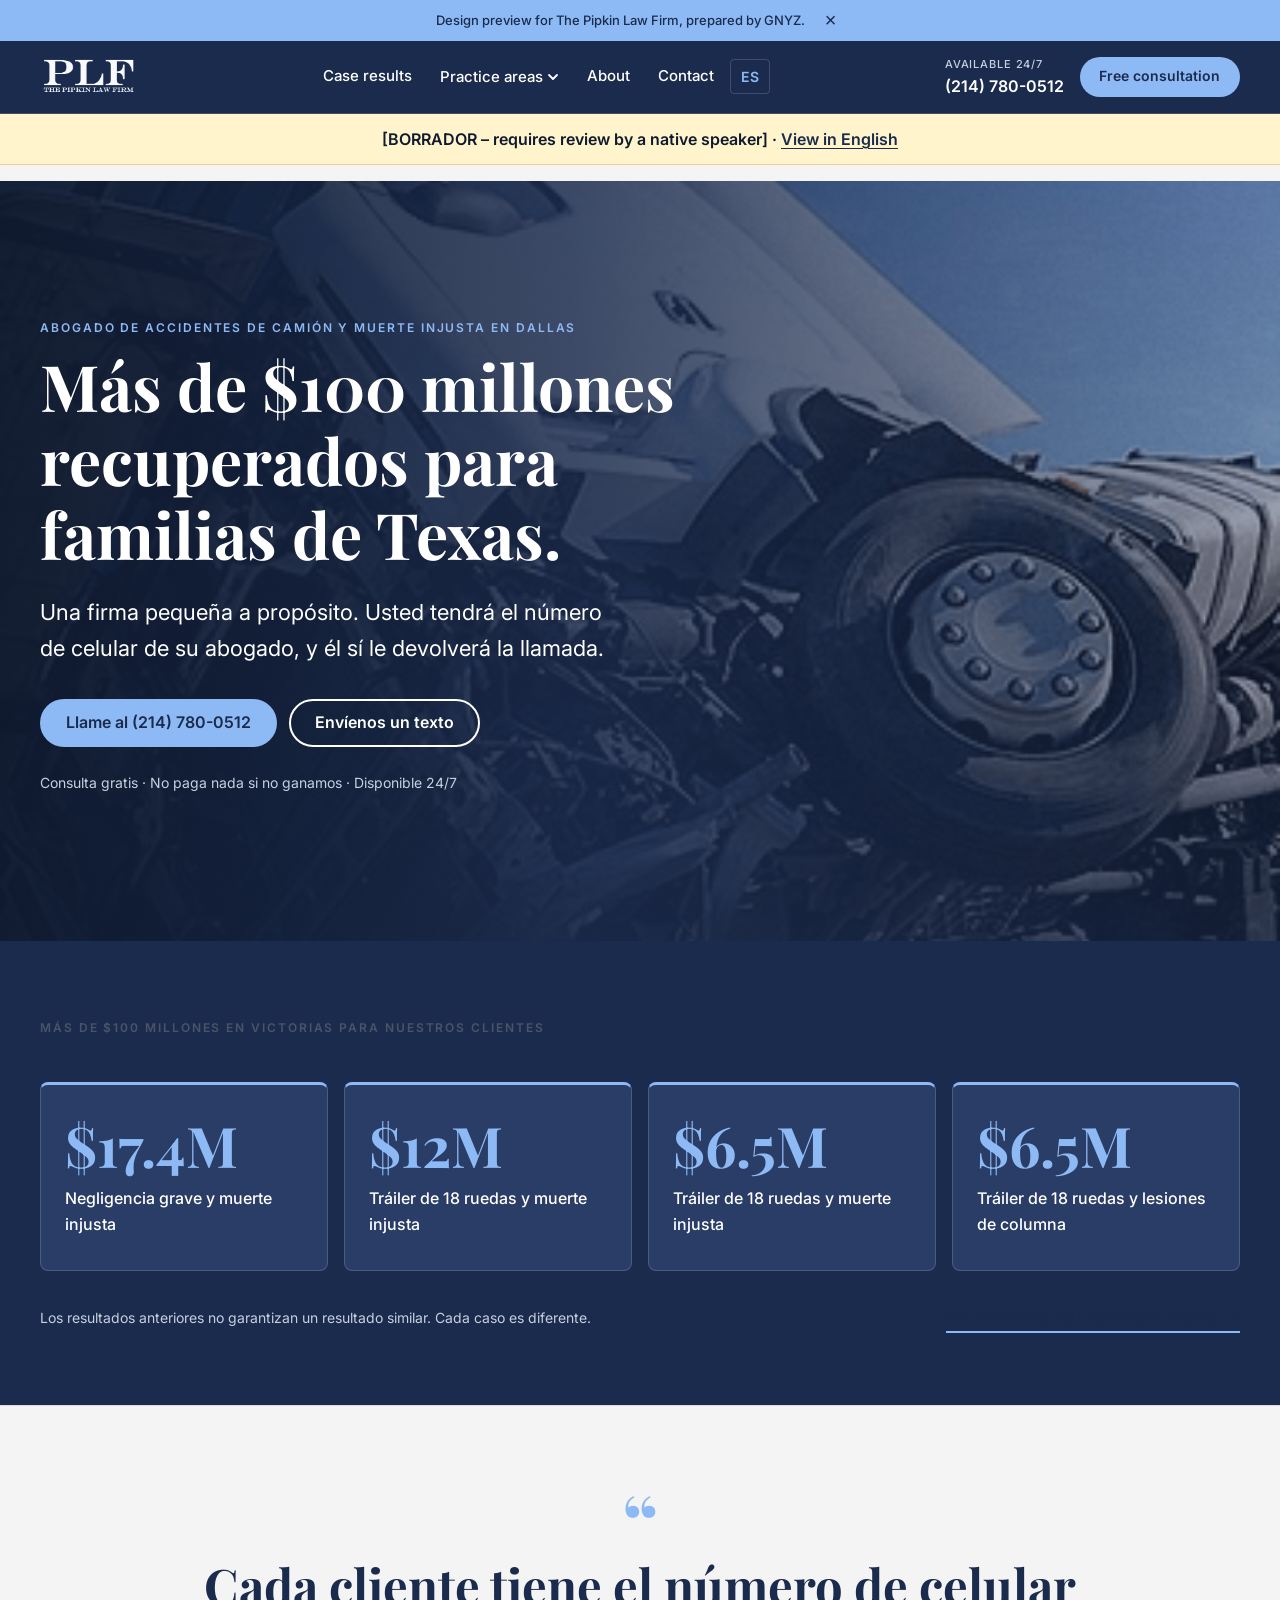
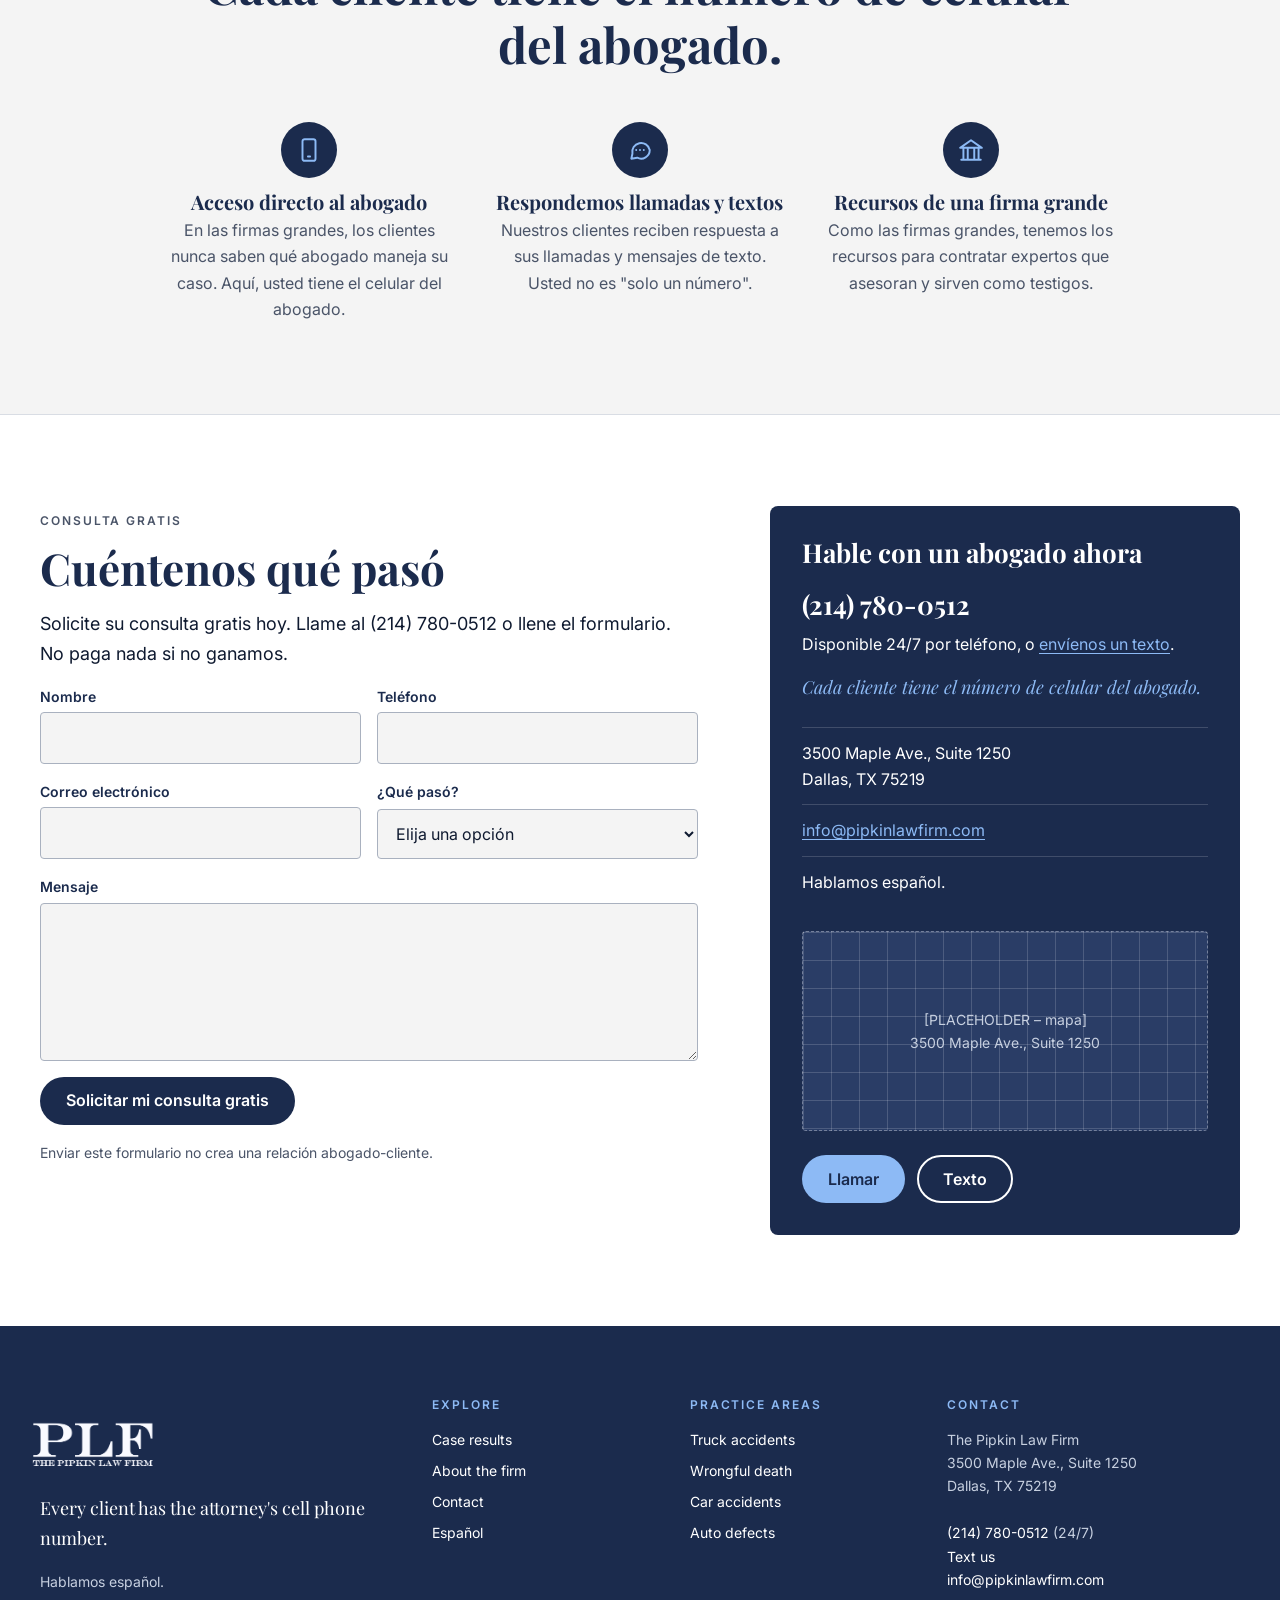
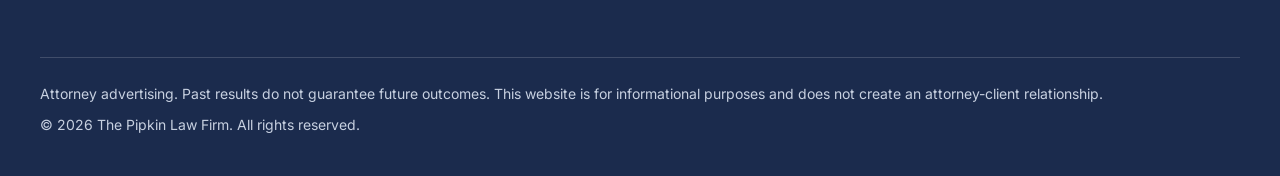
==== es/index.html @ ded89d1e "Initial rough-draft redesign preview for The Pipkin Law Firm Static HTML/CSS/JS site: homepage, case" ====
<!DOCTYPE html>
<html lang="es">
<head>
  <meta charset="utf-8">
  <title>Abogado de Accidentes de Camión en Dallas | The Pipkin Law Firm</title>
  <meta name="description" content="Más de $100 millones en victorias para nuestros clientes. Cada cliente tiene el número de celular del abogado. Consulta gratis. No paga nada si no ganamos. Llame al (214) 780-0512.">
  <link rel="alternate" hreflang="en" href="/">
  <meta name="viewport" content="width=device-width, initial-scale=1">
  <!-- Preview only: keep this site out of search engines (also set in netlify.toml) -->
  <meta name="robots" content="noindex, nofollow">
  <meta name="theme-color" content="#1B2B4D">
  <link rel="icon" href="/assets/images/plflogo3.png" type="image/png">

  <!-- Fonts: Playfair Display (headings) + Inter (body). Swap here and in css :root -->
  <link rel="preconnect" href="https://fonts.googleapis.com">
  <link rel="preconnect" href="https://fonts.gstatic.com" crossorigin>
  <link rel="stylesheet" href="https://fonts.googleapis.com/css2?family=Inter:wght@400;500;600;700&amp;family=Playfair+Display:ital,wght@0,700;1,400;1,700&amp;display=swap">

  <link rel="stylesheet" href="/css/styles.css">
  <script src="/js/main.js" defer></script>
</head>
<body>
<!-- NOTE: the shared header/footer below are in English so they stay
     identical for find-and-replace. Translate them when the Spanish
     section grows beyond this stub. -->
<!-- HEADER START ============================================================
     Identical on every page. Edit once, then find-and-replace everything
     between HEADER START and HEADER END on the other pages.
     The current page is highlighted automatically by js/main.js.
     ========================================================================= -->
<a class="skip-link" href="#main">Skip to main content</a>

<!-- Demo preview banner: delete this div (or see section 5 of styles.css) before launch -->
<div class="demo-banner" role="region" aria-label="Preview notice">
  <span>Design preview for The Pipkin Law Firm, prepared by GNYZ.</span>
  <button class="demo-banner__close" type="button" aria-label="Dismiss preview notice">&times;</button>
</div>

<header class="site-header">
  <div class="container site-header__inner">
    <a class="site-logo" href="/">
      <img src="/assets/images/plflogo3.png" alt="The Pipkin Law Firm, home" width="96" height="72">
    </a>

    <nav class="site-nav" aria-label="Main">
      <ul class="site-nav__list">
        <li><a class="site-nav__link" href="/case-results.html">Case results</a></li>
        <li class="has-dropdown">
          <button class="site-nav__link" type="button" aria-expanded="false" aria-controls="practice-menu">
            Practice areas
            <svg class="site-nav__chevron" viewBox="0 0 12 12" aria-hidden="true" focusable="false"><path d="M2 4l4 4 4-4" fill="none" stroke="currentColor" stroke-width="1.8" stroke-linecap="round" stroke-linejoin="round"/></svg>
          </button>
          <ul class="dropdown" id="practice-menu">
            <li><a href="/practice/truck-accidents.html">Truck accidents</a></li>
            <li><a href="/practice/wrongful-death.html">Wrongful death</a></li>
            <li><a href="/practice/car-accidents.html">Car accidents</a></li>
            <li><a href="/practice/auto-defects.html">Auto defects</a></li>
          </ul>
        </li>
        <li><a class="site-nav__link" href="/about.html">About</a></li>
        <li><a class="site-nav__link" href="/contact.html">Contact</a></li>
        <li><a class="site-nav__link site-nav__link--lang" href="/es/" hreflang="es" lang="es" title="Español">ES<span class="visually-hidden"> (Español)</span></a></li>
      </ul>
    </nav>

    <div class="site-header__actions">
      <a class="header-phone" href="tel:+12147800512"><small>Available 24/7</small>(214) 780-0512</a>
      <a class="btn btn--primary btn--small header-cta" href="/contact.html">Free consultation</a>
      <button class="menu-toggle" type="button" aria-expanded="false" aria-controls="mobile-menu" aria-label="Open menu">
        <span class="menu-toggle__bars" aria-hidden="true"></span>
      </button>
    </div>
  </div>
</header>

<!-- Mobile menu (phones/tablets) -->
<div class="mobile-menu" id="mobile-menu" hidden>
  <nav aria-label="Mobile">
    <ul>
      <li><a href="/">Home</a></li>
      <li><a href="/case-results.html">Case results</a></li>
      <li><span class="mobile-menu__label">Practice areas</span>
        <ul class="mobile-menu__sub">
          <li><a href="/practice/truck-accidents.html">Truck accidents</a></li>
          <li><a href="/practice/wrongful-death.html">Wrongful death</a></li>
          <li><a href="/practice/car-accidents.html">Car accidents</a></li>
          <li><a href="/practice/auto-defects.html">Auto defects</a></li>
        </ul>
      </li>
      <li><a href="/about.html">About</a></li>
      <li><a href="/contact.html">Contact</a></li>
      <li><a href="/es/" hreflang="es" lang="es">Español</a></li>
    </ul>
    <a class="btn btn--primary btn--block" href="/contact.html">Free consultation</a>
  </nav>
</div>

<!-- Persistent Call / Text bar (phones/tablets only) -->
<nav class="mobile-bar" aria-label="Call or text us">
  <a class="btn btn--primary" href="tel:+12147800512">
    <svg viewBox="0 0 24 24" aria-hidden="true" focusable="false"><path fill="currentColor" d="M6.6 10.8a15.1 15.1 0 0 0 6.6 6.6l2.2-2.2a1 1 0 0 1 1-.25 11.4 11.4 0 0 0 3.6.57 1 1 0 0 1 1 1V20a1 1 0 0 1-1 1A17 17 0 0 1 3 4a1 1 0 0 1 1-1h3.5a1 1 0 0 1 1 1c0 1.25.2 2.45.57 3.57a1 1 0 0 1-.25 1z"/></svg>
    Call
  </a>
  <a class="btn btn--outline-light" href="sms:+12147800512">
    <svg viewBox="0 0 24 24" aria-hidden="true" focusable="false"><path fill="currentColor" d="M4 3h16a2 2 0 0 1 2 2v11a2 2 0 0 1-2 2H8l-4 4V5a2 2 0 0 1 2-2z" opacity=".9"/></svg>
    Text
  </a>
</nav>
<!-- HEADER END ============================================================= -->

<p class="draft-banner">[BORRADOR – requires review by a native speaker] · <a href="/" hreflang="en" lang="en">View in English</a></p>

<main id="main">
  <!-- HERO -->
  <section class="hero" aria-labelledby="hero-heading">
    <video class="hero__media" autoplay muted loop playsinline poster="/assets/images/truckwreck01.webp" aria-hidden="true">
      <!-- <source src="/assets/video/hero.webm" type="video/webm"> -->
      <!-- <source src="/assets/video/hero.mp4" type="video/mp4"> -->
    </video>
    <div class="container">
      <div class="hero__content">
        <span class="eyebrow">Abogado de accidentes de camión y muerte injusta en Dallas</span>
        <h1 id="hero-heading">Más de $100 millones recuperados para familias de Texas.</h1>
        <p class="hero__sub">Una firma pequeña a propósito. Usted tendrá el número de celular de su abogado, y él sí le devolverá la llamada.</p>
        <div class="btn-row">
          <a class="btn btn--primary" href="tel:+12147800512">Llame al (214) 780-0512</a>
          <a class="btn btn--outline-light" href="sms:+12147800512">Envíenos un texto</a>
        </div>
        <p class="hero__micro">Consulta gratis · No paga nada si no ganamos · Disponible 24/7</p>
      </div>
    </div>
  </section>

  <!-- RESULTADOS -->
  <section class="results-strip" aria-labelledby="results-heading">
    <div class="container">
      <div class="section-head">
        <span class="eyebrow">Más de $100 millones en victorias para nuestros clientes</span>
        <h2 id="results-heading" class="visually-hidden">Resultados recientes</h2>
      </div>
      <ul class="stat-grid">
        <li class="stat-card reveal">
          <span class="stat-card__value" data-count="17.5" data-prefix="$" data-suffix="M">$17.5M</span>
          <span class="stat-card__label">Negligencia grave y muerte injusta</span>
        </li>
        <li class="stat-card reveal">
          <span class="stat-card__value" data-count="12" data-prefix="$" data-suffix="M">$12M</span>
          <span class="stat-card__label">Tráiler de 18 ruedas y muerte injusta</span>
        </li>
        <li class="stat-card reveal">
          <span class="stat-card__value" data-count="6.5" data-prefix="$" data-suffix="M">$6.5M</span>
          <span class="stat-card__label">Tráiler de 18 ruedas y muerte injusta</span>
        </li>
        <li class="stat-card reveal">
          <span class="stat-card__value" data-count="6.5" data-prefix="$" data-suffix="M">$6.5M</span>
          <span class="stat-card__label">Tráiler de 18 ruedas y lesiones de columna</span>
        </li>
      </ul>
      <div class="results-strip__footer">
        <p class="disclaimer">Los resultados anteriores no garantizan un resultado similar. Cada caso es diferente.</p>
        <a class="arrow-link" href="/case-results.html" hreflang="en">Ver todos los resultados (en inglés)</a>
      </div>
    </div>
  </section>

  <!-- PROMESA DEL CELULAR -->
  <section class="section promise" aria-labelledby="promise-heading">
    <div class="container">
      <h2 class="visually-hidden" id="promise-heading">Nuestra promesa</h2>
      <p class="promise__quote reveal">Cada cliente tiene el número de celular del abogado.</p>
      <ul class="promise__points">
        <li class="reveal">
          <span class="promise__icon" aria-hidden="true">
            <svg viewBox="0 0 24 24" fill="none" stroke="currentColor" stroke-width="1.8" stroke-linecap="round" stroke-linejoin="round"><rect x="6" y="2" width="12" height="20" rx="2"/><path d="M11 18h2"/></svg>
          </span>
          <h3>Acceso directo al abogado</h3>
          <p>En las firmas grandes, los clientes nunca saben qué abogado maneja su caso. Aquí, usted tiene el celular del abogado.</p>
        </li>
        <li class="reveal">
          <span class="promise__icon" aria-hidden="true">
            <svg viewBox="0 0 24 24" fill="none" stroke="currentColor" stroke-width="1.8" stroke-linecap="round" stroke-linejoin="round"><path d="M21 12a8 8 0 0 1-11.6 7.1L4 20l1-4.6A8 8 0 1 1 21 12z"/><path d="M8.5 12h.01M12 12h.01M15.5 12h.01"/></svg>
          </span>
          <h3>Respondemos llamadas y textos</h3>
          <p>Nuestros clientes reciben respuesta a sus llamadas y mensajes de texto. Usted no es "solo un número".</p>
        </li>
        <li class="reveal">
          <span class="promise__icon" aria-hidden="true">
            <svg viewBox="0 0 24 24" fill="none" stroke="currentColor" stroke-width="1.8" stroke-linecap="round" stroke-linejoin="round"><path d="M3 21h18M5 21V10M19 21V10M9 21V10M15 21V10M2 10l10-7 10 7z"/></svg>
          </span>
          <h3>Recursos de una firma grande</h3>
          <p>Como las firmas grandes, tenemos los recursos para contratar expertos que asesoran y sirven como testigos.</p>
        </li>
      </ul>
    </div>
  </section>

  <!-- CONTACTO -->
  <section class="section contact-cta" id="contact" aria-labelledby="contact-heading">
    <div class="container">
      <div class="contact-grid">
        <div class="reveal">
          <span class="eyebrow">Consulta gratis</span>
          <h2 id="contact-heading">Cuéntenos qué pasó</h2>
          <p class="lead">Solicite su consulta gratis hoy. Llame al (214) 780-0512 o llene el formulario. No paga nada si no ganamos.</p>

          <form class="form" name="contacto-es" method="POST" data-netlify="true" netlify-honeypot="bot-field">
            <input type="hidden" name="form-name" value="contacto-es">
            <p class="form__hp"><label>Deje esto vacío: <input name="bot-field"></label></p>
            <div class="form__row">
              <div class="form__field">
                <label for="cf-name">Nombre</label>
                <input id="cf-name" name="name" type="text" autocomplete="name" required>
              </div>
              <div class="form__field">
                <label for="cf-phone">Teléfono</label>
                <input id="cf-phone" name="phone" type="tel" autocomplete="tel" required>
              </div>
            </div>
            <div class="form__row">
              <div class="form__field">
                <label for="cf-email">Correo electrónico</label>
                <input id="cf-email" name="email" type="email" autocomplete="email">
              </div>
              <div class="form__field">
                <label for="cf-type">¿Qué pasó?</label>
                <select id="cf-type" name="case-type" required>
                  <option value="">Elija una opción</option>
                  <option value="truck">Accidente de camión o tráiler</option>
                  <option value="car">Accidente de auto</option>
                  <option value="wrongful-death">Muerte injusta</option>
                  <option value="auto-defect">Defecto del vehículo</option>
                  <option value="premises">Lesión en una propiedad</option>
                  <option value="other">Otro</option>
                </select>
              </div>
            </div>
            <div class="form__field">
              <label for="cf-message">Mensaje</label>
              <textarea id="cf-message" name="message" rows="5"></textarea>
            </div>
            <div>
              <button class="btn btn--secondary" type="submit">Solicitar mi consulta gratis</button>
            </div>
            <p class="form__note">Enviar este formulario no crea una relación abogado-cliente.</p>
          </form>
        </div>

        <aside class="contact-card reveal" aria-label="Datos de contacto">
          <h3>Hable con un abogado ahora</h3>
          <a class="contact-card__phone" href="tel:+12147800512">(214) 780-0512</a>
          <p>Disponible 24/7 por teléfono, o <a href="sms:+12147800512">envíenos un texto</a>.</p>
          <p class="contact-card__promise">Cada cliente tiene el número de celular del abogado.</p>
          <ul class="contact-card__list">
            <li><address>3500 Maple Ave., Suite 1250<br>Dallas, TX 75219</address></li>
            <li><a href="mailto:info@pipkinlawfirm.com">info@pipkinlawfirm.com</a></li>
            <li>Hablamos español.</li>
          </ul>
          <div class="map-placeholder" role="img" aria-label="Espacio para el mapa de 3500 Maple Ave., Dallas">
            [PLACEHOLDER – mapa]<br>3500 Maple Ave., Suite 1250
          </div>
          <div class="btn-row">
            <a class="btn btn--primary" href="tel:+12147800512">Llamar</a>
            <a class="btn btn--outline-light" href="sms:+12147800512">Texto</a>
          </div>
        </aside>
      </div>
    </div>
  </section>
</main>

<!-- FOOTER START ============================================================
     Identical on every page. Copyright year is filled in by js/main.js.
     ========================================================================= -->
<footer class="site-footer">
  <div class="container">
    <div class="footer-grid">
      <div>
        <a class="footer-logo" href="/"><img src="/assets/images/plflogo3.png" alt="The Pipkin Law Firm, home" width="128" height="96" loading="lazy"></a>
        <p class="footer-tagline">Every client has the attorney's cell phone number.</p>
        <p>Hablamos español.</p>
      </div>

      <nav aria-label="Footer">
        <h2>Explore</h2>
        <ul class="footer-links">
          <li><a href="/case-results.html">Case results</a></li>
          <li><a href="/about.html">About the firm</a></li>
          <li><a href="/contact.html">Contact</a></li>
          <li><a href="/es/" hreflang="es" lang="es">Español</a></li>
        </ul>
      </nav>

      <div>
        <h2>Practice areas</h2>
        <ul class="footer-links">
          <li><a href="/practice/truck-accidents.html">Truck accidents</a></li>
          <li><a href="/practice/wrongful-death.html">Wrongful death</a></li>
          <li><a href="/practice/car-accidents.html">Car accidents</a></li>
          <li><a href="/practice/auto-defects.html">Auto defects</a></li>
        </ul>
      </div>

      <div>
        <h2>Contact</h2>
        <address>
          The Pipkin Law Firm<br>
          3500 Maple Ave., Suite 1250<br>
          Dallas, TX 75219
        </address>
        <p class="mt-lg">
          <a href="tel:+12147800512">(214) 780-0512</a> (24/7)<br>
          <a href="sms:+12147800512">Text us</a><br>
          <a href="mailto:info@pipkinlawfirm.com">info@pipkinlawfirm.com</a>
        </p>
      </div>
    </div>

    <div class="footer-legal">
      <p>Attorney advertising. Past results do not guarantee future outcomes. This website is for informational purposes and does not create an attorney-client relationship.</p>
      <p>&copy; <span data-year>2026</span> The Pipkin Law Firm. All rights reserved.</p>
    </div>
  </div>
</footer>
<!-- FOOTER END ============================================================= -->
</body>
</html>
---- css/styles.css ----
/* ==========================================================================
   The Pipkin Law Firm: design preview stylesheet
   --------------------------------------------------------------------------
   HOW THIS FILE IS ORGANIZED
    1. Design tokens (colors, fonts, spacing, radii). Restyle from here.
    2. Reset and base elements
    3. Layout helpers (container, section, grid)
    4. Buttons and links
    5. Demo preview banner (remove for launch)
    6. Header, nav, dropdown, mobile menu, mobile call/text bar
    7. Hero
    8. Results strip (stat cards)
    9. Origin story ("I used to defend them")
   10. Cell phone promise band
   11. Practice area cards
   12. Team carousel (Slick overrides and curve effect)
   13. Testimonials
   14. Awards badges
   15. FAQ accordion
   16. Contact CTA and form
   17. Footer
   18. Inner pages (page hero, case results, timeline, practice page)
   19. Scroll reveal animation
   20. Utilities and reduced motion

   Mobile-first: base styles are for phones; media queries add larger layouts.
   Breakpoints used: 480px, 768px, 992px, 1200px.
   ========================================================================== */


/* ==========================================================================
   1. DESIGN TOKENS
   ========================================================================== */
:root {
  /* ---- Brand colors --------------------------------------------------------
     Sampled from the palette swatch image, so these hex values are
     APPROXIMATE. Swap in the exact brand values when you have them.
     Contrast checks (WCAG AA needs 4.5:1 for body text):
       navy on off-white   ~12.7:1  pass
       white on navy       ~14.0:1  pass
       navy on sky         ~7.0:1   pass (primary buttons)
       sky on navy         ~7.0:1   pass (links/stats on dark sections)
       white on sky        ~2.0:1   FAIL: never use white text on sky.
       sky on off-white    ~1.9:1   FAIL: don't use sky for text on light bg. */
  --navy:        #1B2B4D;  /* APPROX. Primary: header, footer, headings, hero overlay */
  --off-white:   #F4F4F4;  /* APPROX. Page background, light sections */
  --sky:         #8DBAF5;  /* APPROX. Accent: buttons, highlights, carousel backing */
  --navy-ink:    #0F1A30;  /* APPROX. Darker navy: body text on light bg, hover */
  --white:       #FFFFFF;

  /* Derived tints (decorative only, never used for text contrast) */
  --sky-light:   #C9DEFB;  /* lighter sky: alternating team card backing */
  --sky-pale:    #E8F1FD;  /* very light sky: subtle highlights */
  --navy-soft:   #2A3D66;  /* slightly lighter navy: cards on navy sections */
  --gray-text:   #4A5468;  /* secondary text on light bg (~7.4:1 on off-white) */
  --gray-line:   #D9DDE4;  /* hairline borders on light bg */
  --line-dark:   rgba(255, 255, 255, 0.16); /* hairline borders on navy */
  --text-on-dark-muted: #C7D0E0; /* muted text on navy (~9:1) */

  /* ---- Typography ---------------------------------------------------------
     Fonts load from Google Fonts in each page's <head>. To swap a font,
     change the <link> there and the family name here. */
  --font-serif: "Playfair Display", Georgia, "Times New Roman", serif;
  --font-sans:  "Inter", system-ui, -apple-system, "Segoe UI", Roboto, sans-serif;

  --fs-eyebrow: 0.75rem;   /* 12px small uppercase labels */
  --fs-small:   0.875rem;  /* 14px */
  --fs-body:    1rem;      /* 16px */
  --fs-lead:    1.125rem;  /* 18px intro paragraphs */
  --fs-h4:      1.25rem;
  --fs-h3:      clamp(1.375rem, 1.2rem + 0.6vw, 1.625rem);
  --fs-h2:      clamp(1.875rem, 1.5rem + 1.6vw, 2.75rem);
  --fs-h1:      clamp(2.25rem, 1.6rem + 3vw, 4rem);
  --fs-stat:    clamp(2.5rem, 2rem + 2vw, 3.5rem);
  --fs-quote:   clamp(1.75rem, 1.3rem + 2.2vw, 3.25rem);

  --lh-tight:   1.15;
  --lh-body:    1.65;
  --tracking-eyebrow: 0.16em;

  /* ---- Spacing scale ---------------------------------------------------- */
  --space-2xs: 0.25rem;
  --space-xs:  0.5rem;
  --space-sm:  0.75rem;
  --space-md:  1rem;
  --space-lg:  1.5rem;
  --space-xl:  2rem;
  --space-2xl: 3rem;
  --space-3xl: 4.5rem;
  --space-4xl: 6rem;
  --section-pad: clamp(3.5rem, 2.5rem + 4vw, 6.5rem); /* vertical section padding */
  --gutter:    1rem;          /* side padding on phones */
  --container: 1200px;        /* max content width */
  --container-narrow: 800px;

  /* ---- Radii ------------------------------------------------------------ */
  --radius-sm:   4px;
  --radius-md:   8px;
  --radius-lg:   14px;
  --radius-pill: 999px;
  --radius-card: 0;           /* team cards: square corners, per ALH reference */

  /* ---- Effects ---------------------------------------------------------- */
  --shadow-sm: 0 1px 3px rgba(15, 26, 48, 0.08);
  --shadow-md: 0 8px 24px rgba(15, 26, 48, 0.12);
  --focus-ring: 0 0 0 3px var(--white), 0 0 0 6px var(--navy);
  --transition: 200ms ease;

  /* ---- Component sizes -------------------------------------------------- */
  --header-h: 72px;           /* sticky header height */
  --mobile-bar-h: 64px;       /* bottom Call/Text bar on phones */
  --team-caption-h: 5.5rem;   /* fixed height of name/title under team photos */
  --team-curve-h: 48px;       /* depth of the carousel's top/bottom curves */
}

@media (min-width: 768px) {
  :root { --gutter: 2rem; }
}


/* ==========================================================================
   2. RESET AND BASE
   ========================================================================== */
*, *::before, *::after { box-sizing: border-box; }

html {
  -webkit-text-size-adjust: 100%;
  scroll-behavior: smooth;
  scroll-padding-top: calc(var(--header-h) + 1rem); /* anchor links clear the sticky header */
}

body {
  margin: 0;
  font-family: var(--font-sans);
  font-size: var(--fs-body);
  line-height: var(--lh-body);
  color: var(--navy-ink);
  background: var(--off-white);
  overflow-x: hidden; /* safety net against horizontal scroll */
  padding-bottom: var(--mobile-bar-h); /* room for the mobile Call/Text bar */
}
@media (min-width: 992px) {
  body { padding-bottom: 0; }
}

img, video, svg { display: block; max-width: 100%; }
img { height: auto; }

h1, h2, h3, h4 {
  font-family: var(--font-serif);
  font-weight: 700;
  line-height: var(--lh-tight);
  color: var(--navy);
  margin: 0 0 var(--space-md);
  text-wrap: balance;
}
h1 { font-size: var(--fs-h1); }
h2 { font-size: var(--fs-h2); }
h3 { font-size: var(--fs-h3); }
h4 { font-size: var(--fs-h4); }

p { margin: 0 0 var(--space-md); }
ul, ol { margin: 0 0 var(--space-md); padding-left: 1.25rem; }

a { color: var(--navy); text-decoration-thickness: 1px; text-underline-offset: 3px; }
a:hover { color: var(--navy-ink); text-decoration-thickness: 2px; }

/* Visible focus for keyboard users on every interactive element */
:focus-visible {
  outline: none;
  box-shadow: var(--focus-ring);
  border-radius: var(--radius-sm);
}

/* Skip link: hidden until focused */
.skip-link {
  position: absolute;
  left: var(--space-md);
  top: -100px;
  z-index: 1000;
  padding: var(--space-sm) var(--space-md);
  background: var(--sky);
  color: var(--navy);
  font-weight: 600;
  border-radius: var(--radius-sm);
}
.skip-link:focus { top: var(--space-md); }

.visually-hidden {
  position: absolute !important;
  width: 1px; height: 1px;
  padding: 0; margin: -1px;
  overflow: hidden; clip: rect(0 0 0 0);
  white-space: nowrap; border: 0;
}


/* ==========================================================================
   3. LAYOUT HELPERS
   ========================================================================== */
.container {
  width: 100%;
  max-width: calc(var(--container) + var(--gutter) * 2);
  margin-inline: auto;
  padding-inline: var(--gutter);
}
.container--narrow { max-width: calc(var(--container-narrow) + var(--gutter) * 2); }

.section { padding-block: var(--section-pad); }
.section--white { background: var(--white); }
.section--navy  { background: var(--navy); color: var(--white); }
.section--navy h2, .section--navy h3 { color: var(--white); }
.section--navy a:not(.btn) { color: var(--sky); }

/* Section header: eyebrow + heading + intro line */
.section-head { max-width: 46rem; margin-bottom: var(--space-2xl); }
.section-head--center { margin-inline: auto; text-align: center; }
.section-head p { color: var(--gray-text); font-size: var(--fs-lead); }
.section--navy .section-head p { color: var(--text-on-dark-muted); }

/* Small uppercase letter-spaced label above headings */
.eyebrow {
  display: inline-block;
  font-family: var(--font-sans);
  font-size: var(--fs-eyebrow);
  font-weight: 600;
  letter-spacing: var(--tracking-eyebrow);
  text-transform: uppercase;
  color: var(--gray-text);
  margin-bottom: var(--space-sm);
}
.section--navy .eyebrow, .hero .eyebrow, .page-hero .eyebrow { color: var(--sky); }

.lead { font-size: var(--fs-lead); }

/* Two-column split that stacks on phones */
.split {
  display: grid;
  gap: var(--space-2xl);
  align-items: center;
}
@media (min-width: 992px) {
  .split { grid-template-columns: 1fr 1fr; gap: var(--space-3xl); }
  .split--5-7 { grid-template-columns: 5fr 7fr; }
}
.split--top { align-items: start; }

/* Content photo inside a split layout */
.content-img {
  width: 100%;
  max-width: 480px;
  margin-inline: auto;
  aspect-ratio: 4 / 5;
  object-fit: cover;
  border-radius: var(--radius-md);
}


/* ==========================================================================
   4. BUTTONS AND LINKS
   ========================================================================== */
.btn {
  display: inline-flex;
  align-items: center;
  justify-content: center;
  gap: var(--space-xs);
  min-height: 48px;               /* comfortable tap target */
  padding: 0.75rem 1.5rem;
  font-family: var(--font-sans);
  font-size: var(--fs-body);
  font-weight: 600;
  line-height: 1.2;
  text-decoration: none;
  border: 2px solid transparent;
  border-radius: var(--radius-pill);
  cursor: pointer;
  transition: background var(--transition), color var(--transition), border-color var(--transition), transform var(--transition);
}
.btn:hover { text-decoration: none; transform: translateY(-1px); }
.btn svg { width: 1.1em; height: 1.1em; flex: none; }

/* Primary: sky background, navy text (~7:1) */
.btn--primary { background: var(--sky); color: var(--navy); }
.btn--primary:hover { background: var(--white); color: var(--navy); }

/* Secondary: navy background, white text (~14:1) */
.btn--secondary { background: var(--navy); color: var(--white); }
.btn--secondary:hover { background: var(--navy-ink); color: var(--white); }

/* Outline on dark backgrounds (hero, navy sections) */
.btn--outline-light { background: transparent; color: var(--white); border-color: var(--white); }
.btn--outline-light:hover { background: var(--white); color: var(--navy); }

/* Outline on light backgrounds */
.btn--outline { background: transparent; color: var(--navy); border-color: var(--navy); }
.btn--outline:hover { background: var(--navy); color: var(--white); }

.btn--small { min-height: 40px; padding: 0.5rem 1.1rem; font-size: var(--fs-small); }
.btn--block { width: 100%; }

.btn-row { display: flex; flex-wrap: wrap; gap: var(--space-sm); }

/* Text link with arrow ("Meet Steve →") */
.arrow-link {
  display: inline-flex;
  align-items: center;
  gap: 0.4em;
  font-weight: 600;
  color: var(--navy);
  text-decoration: none;
  border-bottom: 2px solid var(--sky);
  padding-bottom: 2px;
}
.arrow-link::after { content: "\2192"; transition: transform var(--transition); }
.arrow-link:hover::after { transform: translateX(4px); }
.section--navy .arrow-link { color: var(--white); }


/* ==========================================================================
   5. DEMO PREVIEW BANNER
   To remove for launch: delete the <div class="demo-banner"> element from
   the header block on each page, or just uncomment the line below.
   ========================================================================== */
/* .demo-banner { display: none !important; } */
.demo-banner {
  display: flex;
  align-items: center;
  justify-content: center;
  gap: var(--space-sm);
  padding: 0.4rem var(--gutter);
  background: var(--sky);
  color: var(--navy);
  font-size: 0.8125rem;
  font-weight: 500;
  text-align: center;
}
.demo-banner[hidden] { display: none; }
.demo-banner__close {
  flex: none;
  width: 28px; height: 28px;
  display: grid; place-items: center;
  background: transparent;
  border: 0;
  border-radius: 50%;
  color: var(--navy);
  font-size: 1.25rem;
  line-height: 1;
  cursor: pointer;
}
.demo-banner__close:hover { background: rgba(27, 43, 77, 0.12); }

/* Spanish review banner (es/index.html only) */
.draft-banner {
  padding: var(--space-sm) var(--gutter);
  background: #FFF4CC;
  color: var(--navy-ink);
  font-weight: 600;
  text-align: center;
  border-bottom: 1px solid #E6D48A;
}


/* ==========================================================================
   6. HEADER AND NAVIGATION
   ========================================================================== */
.site-header {
  position: sticky;
  top: 0;
  z-index: 100;
  background: var(--navy);
  color: var(--white);
  border-bottom: 1px solid var(--line-dark);
}
.site-header__inner {
  display: flex;
  align-items: center;
  justify-content: space-between;
  gap: var(--space-md);
  height: var(--header-h);
}

/* Logo: the PNG is white on transparent, with built-in padding, so it's
   scaled a little larger than it looks. */
.site-logo { flex: none; display: block; }
.site-logo img { width: 96px; height: 72px; object-fit: contain; }

/* Desktop nav (hidden on phones; see mobile menu below) */
.site-nav { display: none; }
.site-nav__list {
  display: flex;
  align-items: center;
  gap: var(--space-2xs);
  margin: 0; padding: 0;
  list-style: none;
}
.site-nav__link {
  display: inline-flex;
  align-items: center;
  gap: 0.3em;
  padding: 0.5rem 0.75rem;
  color: var(--white);
  font-size: 0.9375rem;
  font-weight: 500;
  text-decoration: none;
  background: none;
  border: 0;
  border-radius: var(--radius-sm);
  font-family: inherit;
  cursor: pointer;
}
.site-nav__link:hover { color: var(--sky); text-decoration: none; }
.site-nav__link[aria-current="page"] { color: var(--sky); }
.site-nav__link--lang {
  border: 1px solid var(--line-dark);
  font-size: var(--fs-small);
  font-weight: 600;
  letter-spacing: 0.05em;
  padding: 0.3rem 0.6rem;
}
.site-nav__chevron { width: 12px; height: 12px; transition: transform var(--transition); }

/* Practice areas dropdown */
.has-dropdown { position: relative; }
.dropdown {
  position: absolute;
  top: calc(100% + 8px);
  left: 0;
  min-width: 250px;
  margin: 0; padding: var(--space-xs);
  list-style: none;
  background: var(--white);
  border-radius: var(--radius-md);
  box-shadow: var(--shadow-md);
  opacity: 0;
  visibility: hidden;
  transform: translateY(-4px);
  transition: opacity var(--transition), transform var(--transition), visibility var(--transition);
}
.has-dropdown.is-open .dropdown { opacity: 1; visibility: visible; transform: none; }
.has-dropdown.is-open .site-nav__chevron { transform: rotate(180deg); }
.dropdown a {
  display: block;
  padding: 0.55rem 0.8rem;
  color: var(--navy);
  font-size: 0.9375rem;
  text-decoration: none;
  border-radius: var(--radius-sm);
}
.dropdown a:hover, .dropdown a[aria-current="page"] { background: var(--sky-pale); }

/* Right side: phone + consultation button */
.site-header__actions { display: flex; align-items: center; gap: var(--space-md); }
.header-phone {
  display: none;
  color: var(--white);
  font-weight: 600;
  text-decoration: none;
  white-space: nowrap;
}
.header-phone small {
  display: block;
  font-size: 0.6875rem;
  font-weight: 500;
  letter-spacing: 0.08em;
  text-transform: uppercase;
  color: var(--text-on-dark-muted);
}
.header-phone:hover { color: var(--sky); }
.header-cta { display: none; }

/* Hamburger button (phones and tablets) */
.menu-toggle {
  display: grid;
  place-items: center;
  width: 48px; height: 48px;
  padding: 0;
  background: transparent;
  border: 1px solid var(--line-dark);
  border-radius: var(--radius-md);
  color: var(--white);
  cursor: pointer;
}
.menu-toggle__bars, .menu-toggle__bars::before, .menu-toggle__bars::after {
  display: block;
  width: 22px; height: 2px;
  background: currentColor;
  border-radius: 2px;
  transition: transform var(--transition), opacity var(--transition);
}
.menu-toggle__bars { position: relative; }
.menu-toggle__bars::before, .menu-toggle__bars::after { content: ""; position: absolute; left: 0; }
.menu-toggle__bars::before { top: -7px; }
.menu-toggle__bars::after  { top: 7px; }
.menu-toggle[aria-expanded="true"] .menu-toggle__bars { background: transparent; }
.menu-toggle[aria-expanded="true"] .menu-toggle__bars::before { transform: translateY(7px) rotate(45deg); }
.menu-toggle[aria-expanded="true"] .menu-toggle__bars::after  { transform: translateY(-7px) rotate(-45deg); }

/* Mobile menu panel */
.mobile-menu {
  position: fixed;
  inset: var(--header-h) 0 0 0;
  z-index: 99;
  overflow-y: auto;
  padding: var(--space-lg) var(--gutter) calc(var(--mobile-bar-h) + var(--space-xl));
  background: var(--navy);
  border-top: 1px solid var(--line-dark);
}
.mobile-menu[hidden] { display: none; }
.mobile-menu ul { list-style: none; margin: 0; padding: 0; }
.mobile-menu a {
  display: block;
  padding: 0.85rem 0;
  color: var(--white);
  font-size: 1.125rem;
  font-weight: 500;
  text-decoration: none;
  border-bottom: 1px solid var(--line-dark);
}
.mobile-menu a[aria-current="page"] { color: var(--sky); }
.mobile-menu .mobile-menu__sub a { padding-left: var(--space-md); font-size: 1rem; color: var(--text-on-dark-muted); }
.mobile-menu__label {
  display: block;
  padding-top: var(--space-md);
  font-size: var(--fs-eyebrow);
  letter-spacing: var(--tracking-eyebrow);
  text-transform: uppercase;
  color: var(--sky);
}
.mobile-menu .btn { margin-top: var(--space-lg); }
body.menu-open { overflow: hidden; }

/* Persistent bottom Call/Text bar on phones and tablets */
.mobile-bar {
  position: fixed;
  left: 0; right: 0; bottom: 0;
  z-index: 101;
  display: grid;
  grid-template-columns: 1fr 1fr;
  gap: var(--space-xs);
  height: var(--mobile-bar-h);
  padding: var(--space-xs) var(--space-sm);
  padding-bottom: max(var(--space-xs), env(safe-area-inset-bottom));
  background: var(--navy);
  border-top: 1px solid var(--line-dark);
}
.mobile-bar .btn { min-height: 0; height: 100%; }

/* Desktop header layout */
@media (min-width: 768px) {
  .header-phone { display: block; }
}
@media (min-width: 992px) {
  .site-nav { display: block; }
  .header-cta { display: inline-flex; }
  .menu-toggle, .mobile-menu, .mobile-bar { display: none !important; }
}
@media (min-width: 992px) and (max-width: 1199px) {
  .header-phone { display: none; } /* not enough room with full nav */
}


/* ==========================================================================
   7. HERO (video-ready)
   ========================================================================== */
.hero {
  position: relative;
  isolation: isolate;
  display: flex;
  align-items: center;
  min-height: min(88vh, 760px);
  padding-block: var(--space-4xl);
  color: var(--white);
  background: var(--navy); /* shows while the poster loads */
  overflow: hidden;
}
.hero__media {
  position: absolute;
  inset: 0;
  z-index: -2;
  width: 100%; height: 100%;
  object-fit: cover;
  object-position: center 40%;
}
/* Navy gradient overlay, darker on the left where the text sits */
.hero::before {
  content: "";
  position: absolute;
  inset: 0;
  z-index: -1;
  background:
    linear-gradient(90deg, rgba(15, 26, 48, 0.95) 0%, rgba(27, 43, 77, 0.85) 45%, rgba(27, 43, 77, 0.45) 100%),
    linear-gradient(0deg, rgba(15, 26, 48, 0.6) 0%, rgba(15, 26, 48, 0) 40%);
}
.hero__content { max-width: 44rem; }
.hero h1 { color: var(--white); margin-bottom: var(--space-lg); }
.hero__sub {
  font-size: clamp(1.125rem, 1rem + 0.5vw, 1.375rem);
  color: var(--white);
  max-width: 36rem;
  margin-bottom: var(--space-xl);
}
.hero__micro {
  margin-top: var(--space-lg);
  font-size: var(--fs-small);
  color: var(--text-on-dark-muted);
}


/* ==========================================================================
   8. RESULTS STRIP (stat cards on navy)
   ========================================================================== */
.results-strip { background: var(--navy); color: var(--white); padding-block: var(--space-3xl); }
.results-strip h2 { color: var(--white); }
.results-strip .section-head { margin-bottom: var(--space-xl); }
.stat-grid {
  display: grid;
  grid-template-columns: 1fr;
  gap: var(--space-md);
  margin: 0 0 var(--space-xl);
  padding: 0;
  list-style: none;
}
@media (min-width: 480px) { .stat-grid { grid-template-columns: repeat(2, 1fr); } }
@media (min-width: 992px) { .stat-grid { grid-template-columns: repeat(4, 1fr); } }
.stat-grid--3 { }
@media (min-width: 992px) { .stat-grid--3 { grid-template-columns: repeat(3, 1fr); } }

.stat-card {
  padding: var(--space-xl) var(--space-lg);
  background: var(--navy-soft);
  border: 1px solid var(--line-dark);
  border-top: 3px solid var(--sky);
  border-radius: var(--radius-md);
}
.stat-card__value {
  display: block;
  font-family: var(--font-serif);
  font-size: var(--fs-stat);
  font-weight: 700;
  line-height: 1;
  color: var(--sky);
  font-variant-numeric: tabular-nums;
  margin-bottom: var(--space-sm);
}
.stat-card__label { display: block; color: var(--white); font-weight: 500; }
.results-strip__footer {
  display: flex;
  flex-wrap: wrap;
  align-items: center;
  justify-content: space-between;
  gap: var(--space-md);
}
.disclaimer { font-size: var(--fs-small); color: var(--gray-text); margin: 0; }
.results-strip .disclaimer, .section--navy .disclaimer { color: var(--text-on-dark-muted); }


/* ==========================================================================
   9. ORIGIN STORY ("I used to defend them")
   ========================================================================== */
.origin__photo {
  position: relative;
  max-width: 460px;
  margin-inline: auto;
}
/* Offset sky block behind the portrait */
.origin__photo::before {
  content: "";
  position: absolute;
  inset: 1.25rem -1.25rem -1.25rem 1.25rem;
  background: var(--sky);
  z-index: 0;
}
.origin__photo img {
  position: relative;
  z-index: 1;
  width: 100%;
  aspect-ratio: 4 / 5;
  object-fit: cover;
  object-position: center 15%;
}
.origin__hook {
  font-family: var(--font-serif);
  font-size: var(--fs-h3);
  font-style: italic;
  color: var(--navy);
  border-left: 3px solid var(--sky);
  padding-left: var(--space-md);
  margin: var(--space-lg) 0;
}
.origin__lines { list-style: none; padding: 0; margin: 0 0 var(--space-xl); }
.origin__lines li {
  padding: var(--space-sm) 0;
  border-bottom: 1px solid var(--gray-line);
}
.origin__lines li:first-child { border-top: 1px solid var(--gray-line); }
.former-clients {
  margin-top: var(--space-xl);
  font-size: var(--fs-small);
  color: var(--gray-text);
}
.former-clients__names {
  display: flex;
  flex-wrap: wrap;
  gap: var(--space-2xs) var(--space-lg);
  margin-top: var(--space-2xs);
  font-family: var(--font-serif);
  font-size: 1.125rem;
  color: var(--navy);
}


/* ==========================================================================
   10. CELL PHONE PROMISE BAND
   ========================================================================== */
.promise { background: var(--off-white); text-align: center; border-block: 1px solid var(--gray-line); }
.promise__quote {
  max-width: 58rem;
  margin: 0 auto var(--space-2xl);
  font-family: var(--font-serif);
  font-size: var(--fs-quote);
  font-weight: 700;
  line-height: 1.2;
  color: var(--navy);
}
.promise__quote::before {
  content: "\201C";
  display: block;
  font-size: 1.6em;
  line-height: 0.6;
  color: var(--sky);
  margin-bottom: var(--space-sm);
}
.promise__points {
  display: grid;
  gap: var(--space-xl);
  max-width: 60rem;
  margin: 0 auto;
  padding: 0;
  list-style: none;
}
@media (min-width: 768px) { .promise__points { grid-template-columns: repeat(3, 1fr); } }
.promise__icon {
  display: grid;
  place-items: center;
  width: 56px; height: 56px;
  margin: 0 auto var(--space-sm);
  background: var(--navy);
  color: var(--sky);
  border-radius: 50%;
}
.promise__icon svg { width: 26px; height: 26px; }
.promise__points h3 { font-size: var(--fs-h4); margin-bottom: var(--space-2xs); }
.promise__points p { color: var(--gray-text); margin: 0; }


/* ==========================================================================
   11. PRACTICE AREA CARDS
   Featured cards (trucking, wrongful death) span 2 columns on desktop.
   ========================================================================== */
.practice-grid {
  display: grid;
  grid-template-columns: 1fr;
  gap: var(--space-md);
  margin: 0; padding: 0;
  list-style: none;
}
@media (min-width: 480px) { .practice-grid { grid-template-columns: repeat(2, 1fr); } }
@media (min-width: 992px) {
  .practice-grid { grid-template-columns: repeat(6, 1fr); }
  .practice-grid > li { grid-column: span 2; }
  .practice-grid > li.is-featured { grid-column: span 3; }
}
@media (min-width: 480px) and (max-width: 991px) {
  .practice-grid > li.is-featured { grid-column: span 2; }
}

.practice-card {
  position: relative;
  display: flex;
  flex-direction: column;
  justify-content: flex-end;
  height: 100%;
  min-height: 220px;
  overflow: hidden;
  color: var(--white);
  text-decoration: none;
  background: var(--navy);
  border-radius: var(--radius-md);
}
.is-featured .practice-card { min-height: 300px; }
.practice-card img {
  position: absolute;
  inset: 0;
  width: 100%; height: 100%;
  object-fit: cover;
  transition: transform 600ms ease;
}
.practice-card::after {
  content: "";
  position: absolute;
  inset: 0;
  background: linear-gradient(0deg, rgba(15, 26, 48, 0.95) 0%, rgba(15, 26, 48, 0.55) 55%, rgba(15, 26, 48, 0.2) 100%);
}
.practice-card__body { position: relative; z-index: 1; padding: var(--space-lg); }
.practice-card h3 { color: var(--white); margin-bottom: var(--space-2xs); }
.practice-card p { color: var(--text-on-dark-muted); font-size: var(--fs-small); margin-bottom: var(--space-sm); }
.practice-card__more { color: var(--sky); font-weight: 600; font-size: var(--fs-small); }
.practice-card:hover { color: var(--white); text-decoration: none; }
/* CTA tile with no photo */
.practice-card--cta { background: var(--sky); }
.practice-card--cta::after { display: none; }
.practice-card--cta h3, .practice-card--cta .practice-card__more { color: var(--navy); }
.practice-card--cta p { color: var(--navy-ink); }
.practice-card:hover img { transform: scale(1.05); }


/* ==========================================================================
   12. TEAM CAROUSEL (modeled on alhlaw.com's team slider)
   --------------------------------------------------------------------------
   Structure:
     .team                 section (off-white background)
       .team-carousel      wrapper, position: relative
         .team-track       the element Slick is initialized on
           .team-card      one slide (photo + caption)
         .team-curve--top / --bottom   SVG curves layered above the photos
       .team-controls      prev/next buttons
   The curves are filled with the SECTION background color (--off-white) and
   overlap the top and bottom of the photo row, which gives the concave
   "wraparound lens" look. Change --team-curve-h to make it deeper/shallower.
   ========================================================================== */
.team { background: var(--off-white); overflow: hidden; }
.team__head {
  display: flex;
  flex-wrap: wrap;
  align-items: flex-end;
  justify-content: space-between;
  gap: var(--space-lg);
  margin-bottom: var(--space-2xl);
}
.team__head .section-head { margin-bottom: 0; }

.team-carousel { position: relative; }

/* Slick layout tweaks (slick.css from the CDN supplies the base rules) */
.team-track { margin-inline: -6px; }           /* offsets card gutters */
.team-track .slick-list { overflow: hidden; }
.team-track .slick-track { display: flex; }
.team-track .slick-slide { height: auto; }
/* Before Slick loads (or if the CDN fails), show cards in a simple row */
.team-track:not(.slick-initialized) {
  display: grid;
  grid-auto-flow: column;
  grid-auto-columns: minmax(260px, 1fr);
  gap: 12px;
  overflow-x: auto;
  margin-inline: 0;
}

.team-card { padding-inline: 6px; }            /* small gutters between cards */
.team-card__photo {
  position: relative;
  aspect-ratio: 432 / 550;                     /* ~4:5 tall portrait */
  overflow: hidden;
  border-radius: var(--radius-card);
  background: var(--sky);                      /* solid color block behind photo */
}
/* Alternate the backing color on every other card */
.team-card--alt .team-card__photo { background: var(--sky-light); }
.team-card__photo img {
  width: 100%; height: 100%;
  object-fit: cover;
  object-position: center 20%;
}
/* Soft wash of the block color up from the bottom. It ties together the
   different staff photo backgrounds until background-removed cutouts exist. */
.team-card__photo::before {
  content: "";
  position: absolute;
  inset: 0;
  z-index: 1;
  background: linear-gradient(0deg, var(--sky) 0%, rgba(141, 186, 245, 0) 38%);
  mix-blend-mode: multiply;
  opacity: 0.55;
  pointer-events: none;
}
.team-card--alt .team-card__photo::before { background: linear-gradient(0deg, var(--sky-light) 0%, rgba(201, 222, 251, 0) 38%); }
/* For transparent PNG cutouts: add class "team-card--cutout" to the card so
   the full color block shows behind the person. */
.team-card--cutout .team-card__photo img { object-fit: contain; object-position: center bottom; }
.team-card--cutout .team-card__photo::before { display: none; }

/* Hover overlay: subtle navy with the name */
.team-card__overlay {
  position: absolute;
  inset: 0;
  z-index: 2;
  display: flex;
  align-items: center;
  justify-content: center;
  padding: var(--space-lg);
  background: rgba(27, 43, 77, 0.72);
  color: var(--white);
  font-family: var(--font-serif);
  font-size: var(--fs-h3);
  text-align: center;
  opacity: 0;
  transition: opacity 350ms ease;
}
.team-card:hover .team-card__overlay,
.team-card:focus-within .team-card__overlay { opacity: 1; }

/* Name and title below the photo (fixed height so the bottom curve lines up) */
.team-card__caption {
  height: var(--team-caption-h);
  padding-top: var(--space-md);
  text-align: center;
}
.team-card__name {
  margin: 0 0 var(--space-2xs);
  font-family: var(--font-serif);
  font-size: var(--fs-h4);
  color: var(--navy);
}
.team-card__title {
  margin: 0;
  font-variant: small-caps;
  font-size: 1.0625rem;
  letter-spacing: 0.06em;
  text-transform: lowercase;           /* renders as true small caps */
  color: var(--gray-text);
}

/* Curves: absolutely positioned over the photo band, above the track */
.team-curve {
  position: absolute;
  left: 0; right: 0;
  z-index: 5;
  width: 100%;
  height: var(--team-curve-h);
  fill: var(--off-white);                     /* must match section background */
  pointer-events: none;                       /* clicks/drag pass through */
}
.team-curve--top { top: -1px; }
.team-curve--bottom { bottom: calc(var(--team-caption-h) - 1px); }
@media (max-width: 479px) { :root { --team-curve-h: 22px; } }
@media (min-width: 480px) and (max-width: 991px) { :root { --team-curve-h: 34px; } }

/* Arrow buttons centered below the carousel */
.team-controls {
  display: flex;
  justify-content: center;
  gap: var(--space-sm);
  margin-top: var(--space-lg);
}
.carousel-btn {
  display: grid;
  place-items: center;
  width: 48px; height: 48px;
  padding: 0;
  background: var(--sky);
  color: var(--navy);
  border: 0;
  border-radius: 50%;
  cursor: pointer;
  transition: background var(--transition), transform var(--transition);
}
.carousel-btn svg { width: 20px; height: 20px; }
.carousel-btn:hover { background: var(--navy); color: var(--white); }
.carousel-btn:focus-visible { border-radius: 50%; }


/* ==========================================================================
   13. TESTIMONIALS
   ========================================================================== */
.testimonial-grid {
  display: grid;
  gap: var(--space-lg);
  margin: 0; padding: 0;
  list-style: none;
}
@media (min-width: 768px) { .testimonial-grid { grid-template-columns: repeat(3, 1fr); } }
.testimonial {
  height: 100%;
  margin: 0;
  padding: var(--space-xl);
  background: var(--white);
  border: 1px solid var(--gray-line);
  border-radius: var(--radius-md);
}
.testimonial__stars { color: var(--navy); letter-spacing: 0.15em; margin-bottom: var(--space-sm); }
.testimonial blockquote { margin: 0 0 var(--space-md); font-family: var(--font-serif); font-size: 1.125rem; }
.testimonial figcaption { font-size: var(--fs-small); color: var(--gray-text); }
/* Visual flag for placeholder content, easy to spot in review */
.placeholder {
  background: repeating-linear-gradient(45deg, #FFF8DC, #FFF8DC 10px, #FFF1BF 10px, #FFF1BF 20px);
  outline: 1px dashed #B99A2E;
}
.placeholder--note { padding: var(--space-xs) var(--space-sm); color: var(--navy-ink) !important; font-size: var(--fs-small) !important; }


/* ==========================================================================
   14. AWARDS BADGES (grayscale until hover)
   ========================================================================== */
.badges {
  display: flex;
  flex-wrap: wrap;
  align-items: center;
  justify-content: center;
  gap: var(--space-xl) var(--space-2xl);
  margin: 0; padding: 0;
  list-style: none;
}
.badges img {
  width: auto;
  height: 110px;
  filter: grayscale(1);
  opacity: 0.75;
  transition: filter 300ms ease, opacity 300ms ease;
}
.badges img:hover, .badges a:focus-visible img { filter: none; opacity: 1; }


/* ==========================================================================
   15. FAQ ACCORDION (native <details>/<summary>, no JS needed)
   ========================================================================== */
.faq { max-width: 52rem; margin-inline: auto; }
.faq details {
  background: var(--white);
  border: 1px solid var(--gray-line);
  border-radius: var(--radius-md);
  margin-bottom: var(--space-sm);
}
.faq summary {
  position: relative;
  display: block;
  padding: var(--space-lg) 3.5rem var(--space-lg) var(--space-lg);
  font-family: var(--font-serif);
  font-size: var(--fs-h4);
  font-weight: 700;
  color: var(--navy);
  cursor: pointer;
  list-style: none;
}
.faq summary::-webkit-details-marker { display: none; }
.faq summary::after {
  content: "+";
  position: absolute;
  right: var(--space-lg);
  top: 50%;
  transform: translateY(-50%);
  display: grid; place-items: center;
  width: 28px; height: 28px;
  background: var(--sky);
  color: var(--navy);
  border-radius: 50%;
  font-family: var(--font-sans);
  font-size: 1.25rem;
  line-height: 1;
}
.faq details[open] summary::after { content: "\2212"; }
.faq__answer { padding: 0 var(--space-lg) var(--space-lg); color: var(--gray-text); }
.faq__answer p:last-child { margin-bottom: 0; }


/* ==========================================================================
   16. CONTACT CTA AND FORM
   ========================================================================== */
.contact-cta { background: var(--white); }
.contact-grid { display: grid; gap: var(--space-2xl); }
@media (min-width: 992px) { .contact-grid { grid-template-columns: 7fr 5fr; gap: var(--space-3xl); } }

.form { display: grid; gap: var(--space-md); }
@media (min-width: 768px) { .form__row { display: grid; grid-template-columns: 1fr 1fr; gap: var(--space-md); } }
.form__field { display: grid; gap: var(--space-2xs); }
.form__row .form__field + .form__field { margin-top: var(--space-md); }
@media (min-width: 768px) { .form__row .form__field + .form__field { margin-top: 0; } }
.form label { font-weight: 600; font-size: var(--fs-small); color: var(--navy); }
.form input, .form select, .form textarea {
  width: 100%;
  min-height: 48px;
  padding: 0.75rem 0.9rem;
  font: inherit;
  color: var(--navy-ink);
  background: var(--off-white);
  border: 1px solid #A9B1BF;
  border-radius: var(--radius-sm);
}
.form textarea { min-height: 130px; resize: vertical; }
.form input:focus-visible, .form select:focus-visible, .form textarea:focus-visible {
  border-color: var(--navy);
  background: var(--white);
}
.form__note { font-size: var(--fs-small); color: var(--gray-text); margin: 0; }
.form__hp { display: none; } /* Netlify honeypot field */

.contact-card {
  padding: var(--space-xl);
  background: var(--navy);
  color: var(--white);
  border-radius: var(--radius-md);
}
.contact-card h3 { color: var(--white); }
.contact-card a:not(.btn) { color: var(--sky); }
.contact-card__phone {
  display: block;
  font-family: var(--font-serif);
  font-size: var(--fs-h3);
  font-weight: 700;
  color: var(--white) !important;
  text-decoration: none;
  margin-bottom: var(--space-2xs);
}
.contact-card__list { list-style: none; margin: var(--space-lg) 0; padding: 0; }
.contact-card__list li { padding: var(--space-sm) 0; border-top: 1px solid var(--line-dark); }
.contact-card__promise {
  font-family: var(--font-serif);
  font-style: italic;
  font-size: 1.125rem;
  color: var(--sky);
}
.contact-card address { font-style: normal; }
.contact-card__phone--dark { color: var(--navy) !important; }
address { font-style: normal; }
.h3-size { font-size: var(--fs-h3); }

/* Map placeholder box: swap for a Google Maps embed later */
.map-placeholder {
  display: grid;
  place-items: center;
  min-height: 200px;
  margin: var(--space-lg) 0;
  padding: var(--space-md);
  background:
    linear-gradient(var(--line-dark) 1px, transparent 1px) 0 0 / 28px 28px,
    linear-gradient(90deg, var(--line-dark) 1px, transparent 1px) 0 0 / 28px 28px,
    var(--navy-soft);
  border: 1px dashed rgba(255, 255, 255, 0.35);
  border-radius: var(--radius-sm);
  color: var(--text-on-dark-muted);
  font-size: var(--fs-small);
  text-align: center;
}
.map-placeholder--light {
  background:
    linear-gradient(var(--gray-line) 1px, transparent 1px) 0 0 / 28px 28px,
    linear-gradient(90deg, var(--gray-line) 1px, transparent 1px) 0 0 / 28px 28px,
    var(--white);
  border-color: #A9B1BF;
  color: var(--gray-text);
  min-height: 320px;
}


/* ==========================================================================
   17. FOOTER
   ========================================================================== */
.site-footer {
  padding-block: var(--space-3xl) var(--space-xl);
  background: var(--navy);
  color: var(--text-on-dark-muted);
  font-size: var(--fs-small);
}
.site-footer a { color: var(--white); text-decoration: none; }
.site-footer a:hover { color: var(--sky); text-decoration: underline; }
.footer-grid { display: grid; gap: var(--space-xl); margin-bottom: var(--space-2xl); }
@media (min-width: 768px) { .footer-grid { grid-template-columns: 1.4fr 1fr 1fr; } }
@media (min-width: 992px) { .footer-grid { grid-template-columns: 1.6fr 1fr 1fr 1.3fr; } }
.footer-logo img { width: 128px; height: 96px; object-fit: contain; margin-left: -12px; }
.footer-tagline { font-family: var(--font-serif); font-size: 1.125rem; color: var(--white); max-width: 22rem; }
.site-footer h2 {
  font-family: var(--font-sans);
  font-size: var(--fs-eyebrow);
  font-weight: 600;
  letter-spacing: var(--tracking-eyebrow);
  text-transform: uppercase;
  color: var(--sky);
  margin-bottom: var(--space-md);
}
.footer-links { list-style: none; margin: 0; padding: 0; }
.footer-links li { margin-bottom: var(--space-xs); }
.site-footer address { font-style: normal; }
.footer-legal {
  padding-top: var(--space-lg);
  border-top: 1px solid var(--line-dark);
}
.footer-legal p { margin-bottom: var(--space-xs); }


/* ==========================================================================
   18. INNER PAGES
   ========================================================================== */
/* Page hero (shorter than the home hero) */
.page-hero {
  position: relative;
  isolation: isolate;
  padding-block: var(--space-4xl) var(--space-3xl);
  background: var(--navy);
  color: var(--white);
  overflow: hidden;
}
.page-hero h1 { color: var(--white); margin-bottom: var(--space-md); }
.page-hero p { max-width: 42rem; font-size: var(--fs-lead); color: var(--text-on-dark-muted); }
.page-hero__bg {
  position: absolute;
  inset: 0;
  z-index: -2;
  width: 100%; height: 100%;
  object-fit: cover;
}
.page-hero--image::before {
  content: "";
  position: absolute;
  inset: 0;
  z-index: -1;
  background: linear-gradient(90deg, rgba(15, 26, 48, 0.96) 0%, rgba(27, 43, 77, 0.85) 55%, rgba(27, 43, 77, 0.6) 100%);
}
.breadcrumb { font-size: var(--fs-small); margin-bottom: var(--space-md); color: var(--text-on-dark-muted); }
.breadcrumb a { color: var(--sky); }

/* Case results filter + grid */
.filter-bar {
  display: flex;
  flex-wrap: wrap;
  gap: var(--space-xs);
  margin-bottom: var(--space-xl);
}
.filter-btn {
  min-height: 44px;
  padding: 0.5rem 1.1rem;
  font: inherit;
  font-size: var(--fs-small);
  font-weight: 600;
  color: var(--navy);
  background: var(--white);
  border: 1px solid var(--navy);
  border-radius: var(--radius-pill);
  cursor: pointer;
}
.filter-btn[aria-pressed="true"] { background: var(--navy); color: var(--white); }
.result-grid {
  display: grid;
  gap: var(--space-md);
  margin: 0; padding: 0;
  list-style: none;
}
@media (min-width: 768px) { .result-grid { grid-template-columns: repeat(2, 1fr); } }
@media (min-width: 1200px) { .result-grid { grid-template-columns: repeat(4, 1fr); } }
.result-grid > li[hidden] { display: none; }
.result-card {
  height: 100%;
  padding: var(--space-xl) var(--space-lg);
  background: var(--white);
  border: 1px solid var(--gray-line);
  border-top: 4px solid var(--sky);
  border-radius: var(--radius-md);
}
.result-card__amount {
  display: block;
  font-family: var(--font-serif);
  font-size: var(--fs-stat);
  font-weight: 700;
  line-height: 1;
  color: var(--navy);
  margin-bottom: var(--space-sm);
}
.result-card__type {
  display: block;
  font-size: var(--fs-eyebrow);
  font-weight: 600;
  letter-spacing: var(--tracking-eyebrow);
  text-transform: uppercase;
  color: var(--gray-text);
  margin-bottom: var(--space-sm);
}
.result-card p { margin: 0; }
.disclaimer-box {
  padding: var(--space-md) var(--space-lg);
  margin-bottom: var(--space-xl);
  background: var(--sky-pale);
  border-left: 4px solid var(--navy);
  border-radius: var(--radius-sm);
  color: var(--navy-ink);
  font-weight: 500;
}

/* Content blocks on practice/about pages */
.prose { max-width: 44rem; }
.prose h2 { margin-top: var(--space-2xl); }
.prose h2:first-child { margin-top: 0; }
.feature-grid {
  display: grid;
  gap: var(--space-lg);
  margin: 0; padding: 0;
  list-style: none;
}
@media (min-width: 768px) { .feature-grid { grid-template-columns: repeat(3, 1fr); } }
.feature {
  height: 100%;
  padding: var(--space-xl);
  background: var(--white);
  border: 1px solid var(--gray-line);
  border-radius: var(--radius-md);
}
.feature__num {
  display: inline-grid;
  place-items: center;
  width: 40px; height: 40px;
  margin-bottom: var(--space-md);
  background: var(--sky);
  color: var(--navy);
  font-weight: 700;
  border-radius: 50%;
}
.feature h3 { font-size: var(--fs-h4); }
.feature p { color: var(--gray-text); margin: 0; }

/* Numbered steps */
.steps { counter-reset: step; list-style: none; margin: 0; padding: 0; max-width: 46rem; }
.steps li {
  position: relative;
  counter-increment: step;
  padding: 0 0 var(--space-lg) 3.75rem;
  min-height: 2.75rem;
}
.steps li::before {
  content: counter(step);
  position: absolute;
  left: 0; top: 0;
  display: grid; place-items: center;
  width: 2.5rem; height: 2.5rem;
  background: var(--navy);
  color: var(--white);
  font-weight: 700;
  border-radius: 50%;
}
.steps strong { display: block; color: var(--navy); font-size: 1.0625rem; }

/* Vertical career timeline (about page) */
.timeline { position: relative; list-style: none; margin: 0; padding: 0 0 0 2rem; max-width: 44rem; }
.timeline::before {
  content: "";
  position: absolute;
  left: 7px; top: 6px; bottom: 6px;
  width: 2px;
  background: var(--sky);
}
.timeline li { position: relative; padding-bottom: var(--space-xl); }
.timeline li::before {
  content: "";
  position: absolute;
  left: calc(-2rem + 1px);
  top: 6px;
  width: 14px; height: 14px;
  background: var(--white);
  border: 3px solid var(--navy);
  border-radius: 50%;
}
.timeline__year {
  display: block;
  font-family: var(--font-serif);
  font-size: var(--fs-h4);
  font-weight: 700;
  color: var(--navy);
}
.timeline h3, .timeline h4 { font-family: var(--font-sans); font-size: var(--fs-body); margin: 0 0 var(--space-2xs); color: var(--navy); }
.timeline p { margin: 0; color: var(--gray-text); }

.credential-list { list-style: none; padding: 0; margin: 0; }
.credential-list li { padding: var(--space-sm) 0; border-bottom: 1px solid var(--gray-line); }
.credential-list strong { display: block; color: var(--navy); }

.photo-row {
  display: grid;
  grid-template-columns: repeat(3, 1fr);
  gap: var(--space-sm);
}
.photo-row img { width: 100%; aspect-ratio: 2 / 3; object-fit: cover; }

/* Inline draft/placeholder tag */
.draft-tag {
  display: inline-block;
  padding: 0 0.4em;
  background: #FFF1BF;
  color: #5C4700;
  font-size: 0.8em;
  font-weight: 700;
  border-radius: 3px;
}

/* Missing-image fallback (applied by main.js if a file fails to load) */
.img-missing {
  display: grid;
  place-items: center;
  background: var(--navy);
  color: var(--white);
  font-size: var(--fs-small);
  font-family: ui-monospace, Menlo, monospace;
  text-align: center;
  padding: var(--space-md);
}


/* ==========================================================================
   19. SCROLL REVEAL
   Elements with class "reveal" fade and slide up as they enter the viewport.
   main.js adds "reveal-ready" to <html> only when the effect is on, so
   content is always visible if JS is off or the effect is disabled.
   ========================================================================== */
.reveal-ready .reveal {
  opacity: 0;
  transform: translateY(20px);
  transition: opacity 700ms ease, transform 700ms ease;
}
.reveal-ready .reveal.is-visible { opacity: 1; transform: none; }


/* ==========================================================================
   20. UTILITIES AND REDUCED MOTION
   ========================================================================== */
.text-center { text-align: center; }
.mt-lg { margin-top: var(--space-lg); }
.mt-xl { margin-top: var(--space-xl); }
.mb-0 { margin-bottom: 0; }

@media (prefers-reduced-motion: reduce) {
  html { scroll-behavior: auto; }
  *, *::before, *::after {
    animation-duration: 0.01ms !important;
    transition-duration: 0.01ms !important;
  }
  .reveal-ready .reveal { opacity: 1; transform: none; }
}
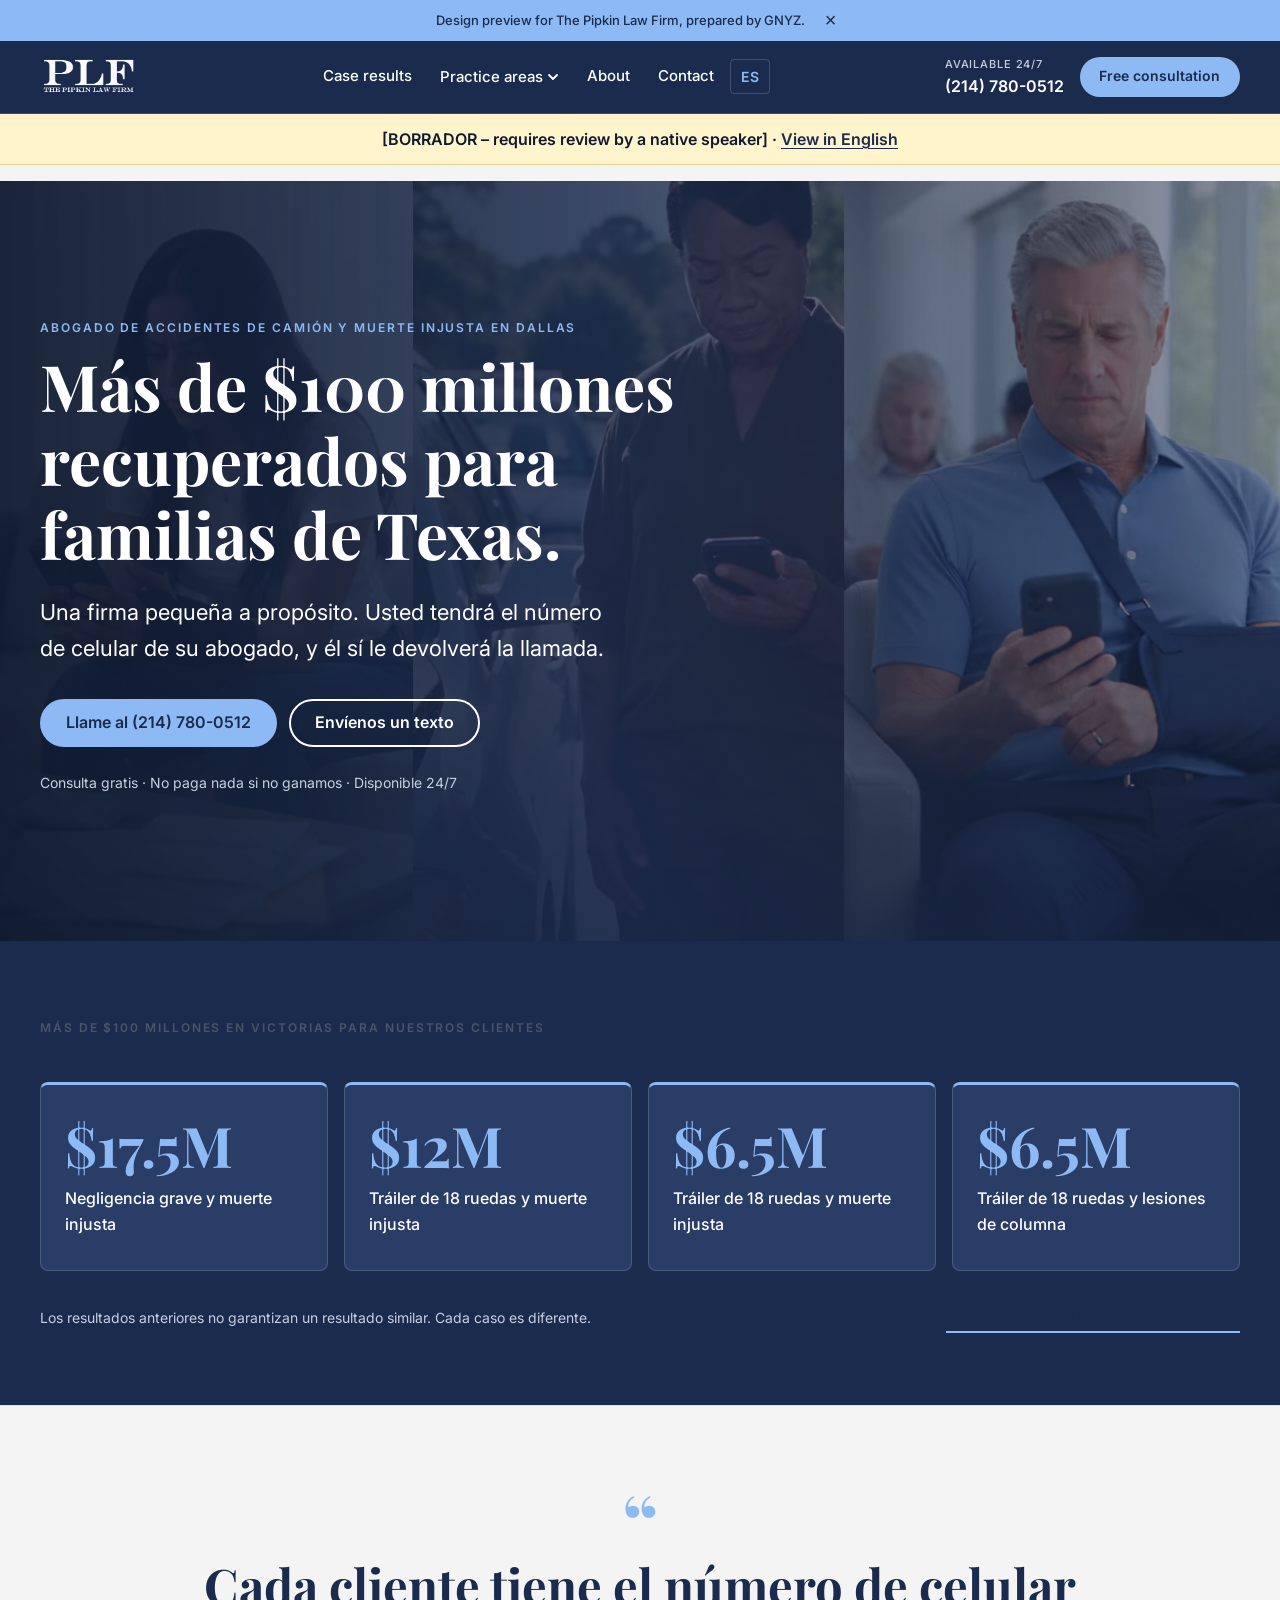
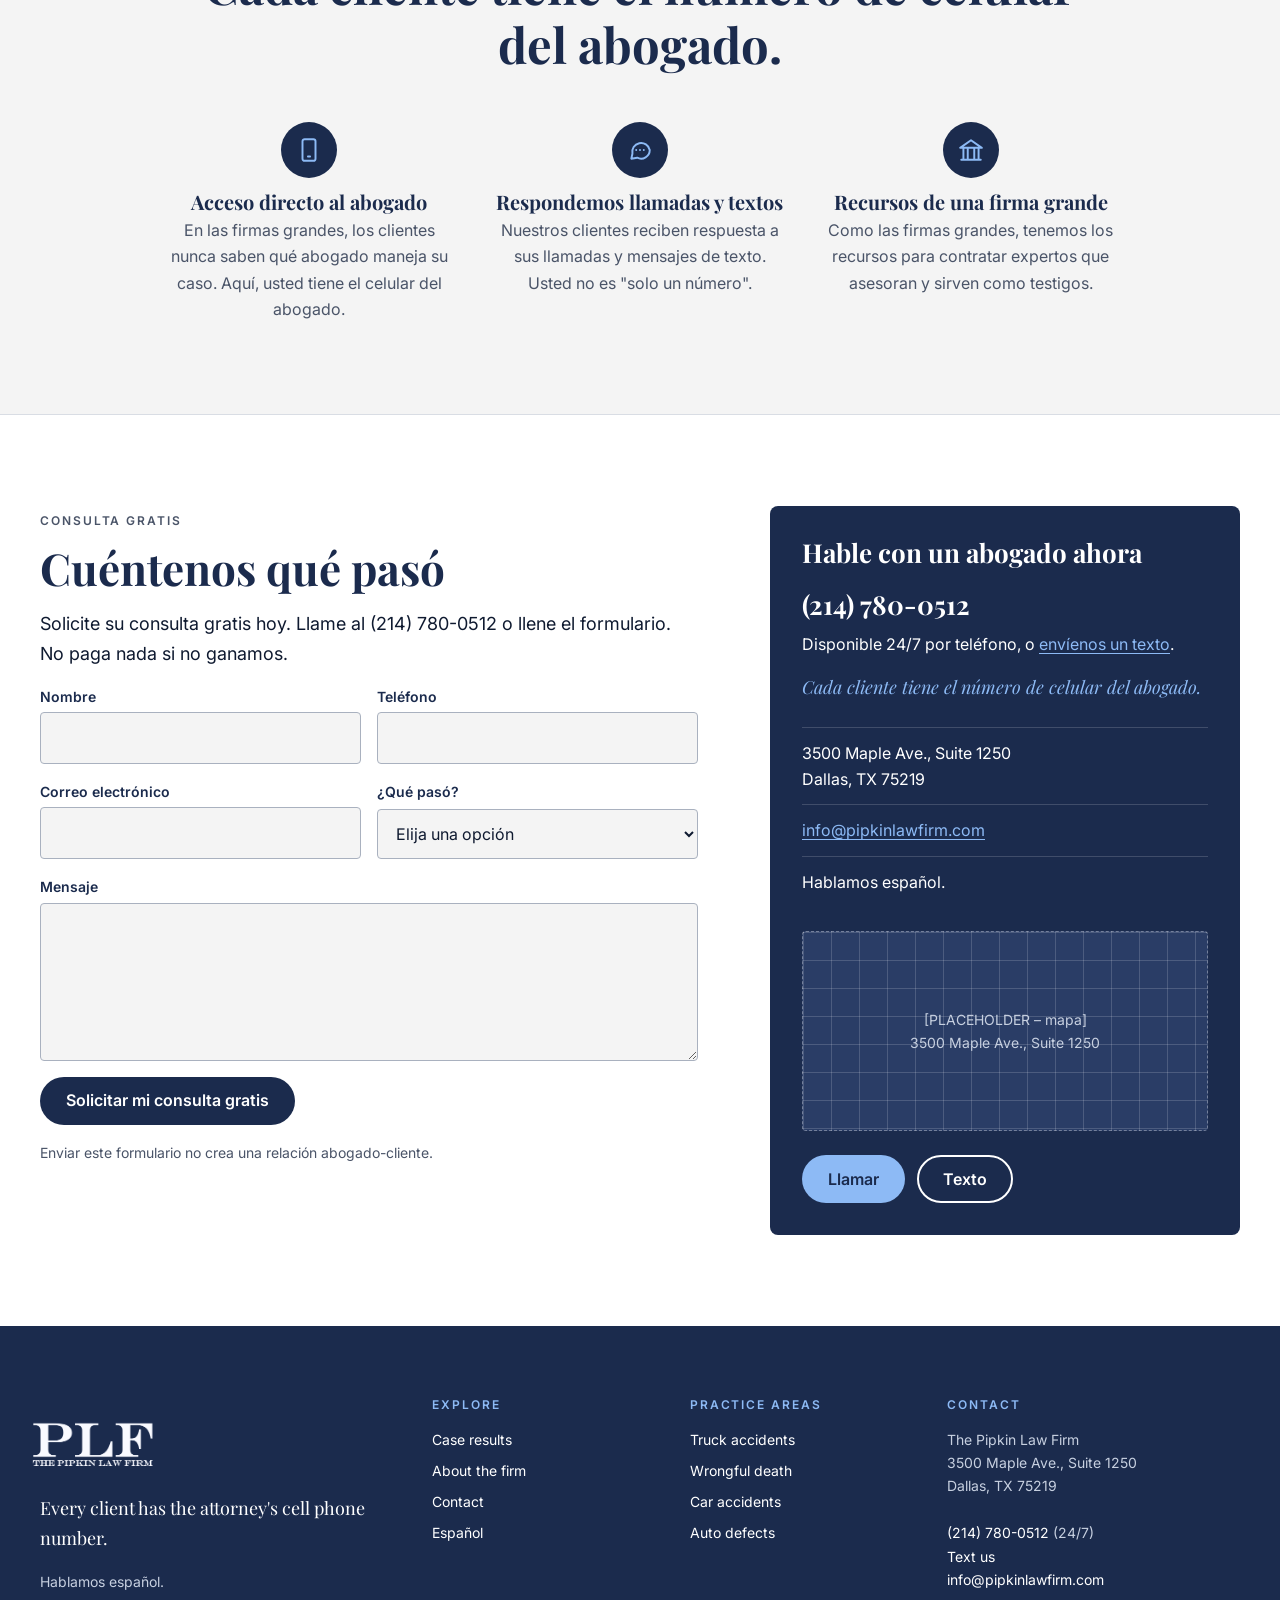
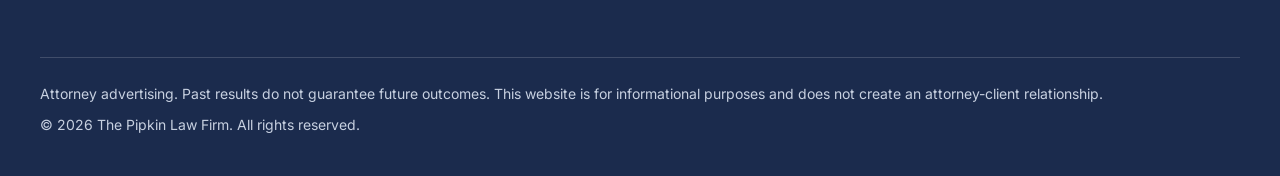
==== commit 51790081: "Add hero video to Spanish page; play it for all visitors Use the same MP4-first video markup on es/i" ====
--- a/es/index.html
+++ b/es/index.html
@@ -113,9 +113,11 @@
 <main id="main">
   <!-- HERO -->
   <section class="hero" aria-labelledby="hero-heading">
-    <video class="hero__media" autoplay muted loop playsinline poster="/assets/images/truckwreck01.webp" aria-hidden="true">
-      <!-- <source src="/assets/video/hero.webm" type="video/webm"> -->
-      <!-- <source src="/assets/video/hero.mp4" type="video/mp4"> -->
+    <!-- Same hero video as the English homepage (see the notes there).
+         Keep the MP4 first: iOS Safari needs it. -->
+    <video class="hero__media" autoplay muted loop playsinline preload="auto" poster="/assets/video/hero-poster.webp" aria-hidden="true">
+      <source src="/assets/video/hero.mp4" type='video/mp4; codecs="avc1.640028"'>
+      <source src="/assets/video/hero.webm" type='video/webm; codecs="vp9"'>
     </video>
     <div class="container">
       <div class="hero__content">
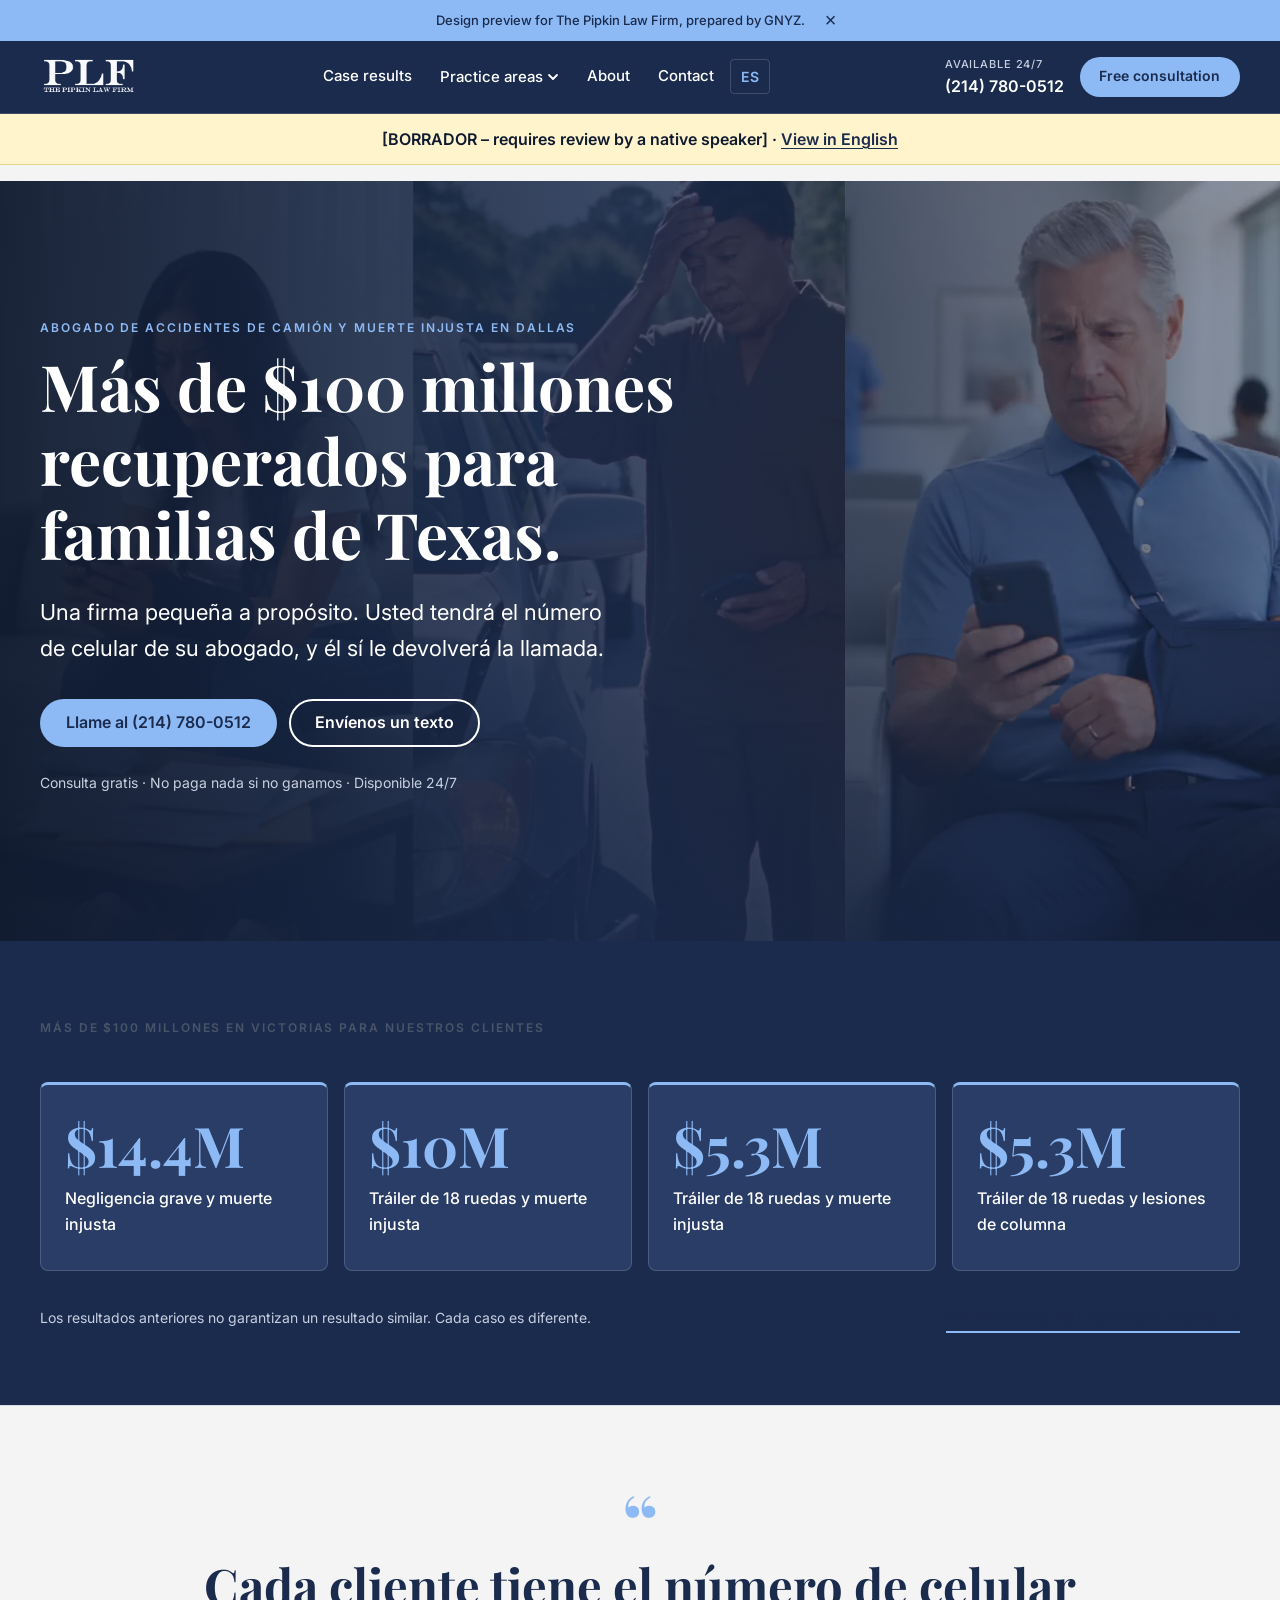
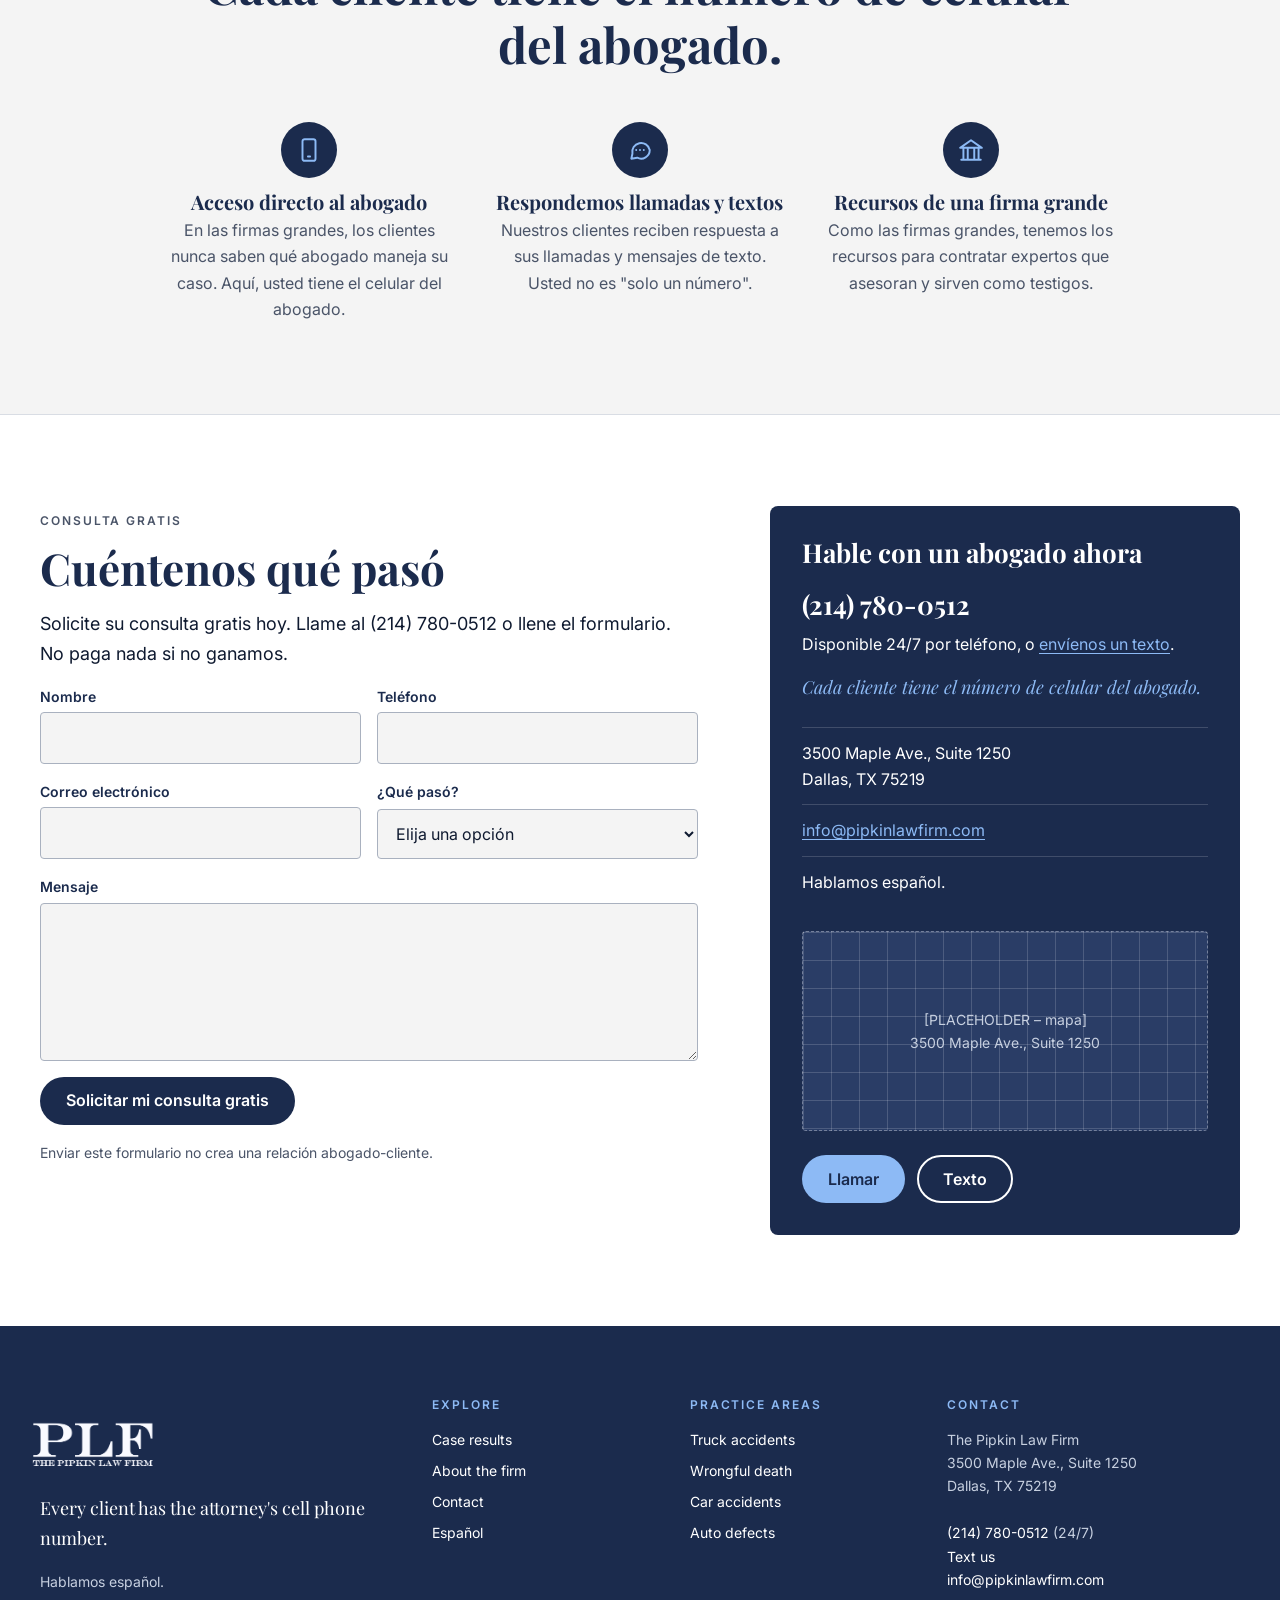
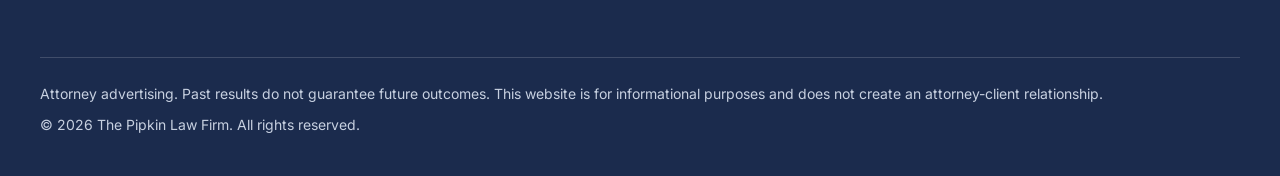
==== commit 577d6906: "Add vertical phone cut of the hero video Phones and portrait tablets now get a 608x1080 cut that sho" ====
--- a/es/index.html
+++ b/es/index.html
@@ -115,7 +115,11 @@
   <section class="hero" aria-labelledby="hero-heading">
     <!-- Same hero video as the English homepage (see the notes there).
          Keep the MP4 first: iOS Safari needs it. -->
-    <video class="hero__media" autoplay muted loop playsinline preload="auto" poster="/assets/video/hero-poster.webp" aria-hidden="true">
+    <video class="hero__media" muted loop playsinline preload="none" poster="/assets/video/hero-poster.webp" data-poster-mobile="/assets/video/hero-mobile-poster.webp" aria-hidden="true">
+      <!-- Phones + portrait tablets: vertical cut that shows each person full-screen -->
+      <source src="/assets/video/hero-mobile.mp4" type='video/mp4; codecs="avc1.640028"' media="(max-width: 991px) and (orientation: portrait)">
+      <source src="/assets/video/hero-mobile.webm" type='video/webm; codecs="vp9"' media="(max-width: 991px) and (orientation: portrait)">
+      <!-- Desktop + landscape: the original wide video -->
       <source src="/assets/video/hero.mp4" type='video/mp4; codecs="avc1.640028"'>
       <source src="/assets/video/hero.webm" type='video/webm; codecs="vp9"'>
     </video>
--- a/css/styles.css
+++ b/css/styles.css
@@ -581,6 +581,11 @@
   object-fit: cover;
   object-position: center 40%;
 }
+/* Phone/portrait-tablet cut (hero-mobile.*): keep faces in frame on
+   tablets, where the hero is wider than the vertical video. */
+@media (max-width: 991px) and (orientation: portrait) {
+  .hero__media { object-position: center 15%; }
+}
 /* Navy gradient overlay, darker on the left where the text sits */
 .hero::before {
   content: "";
